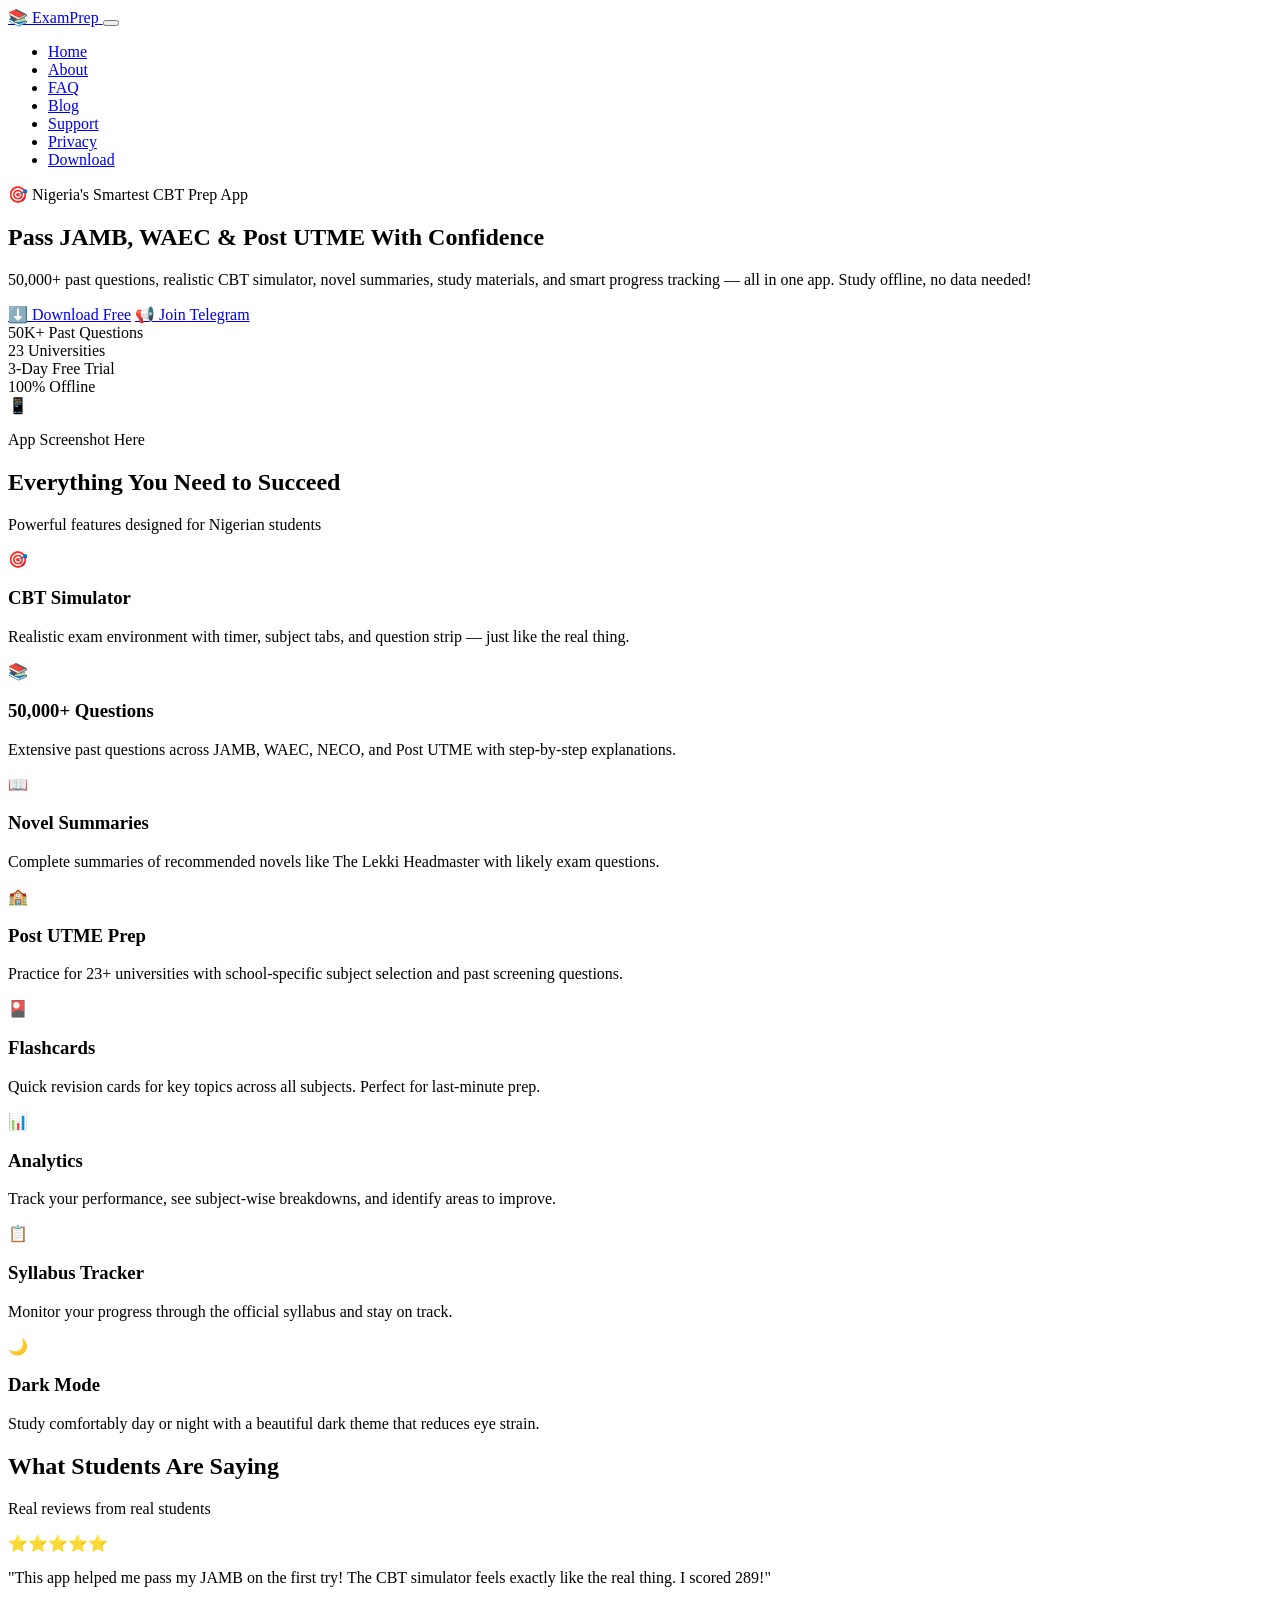
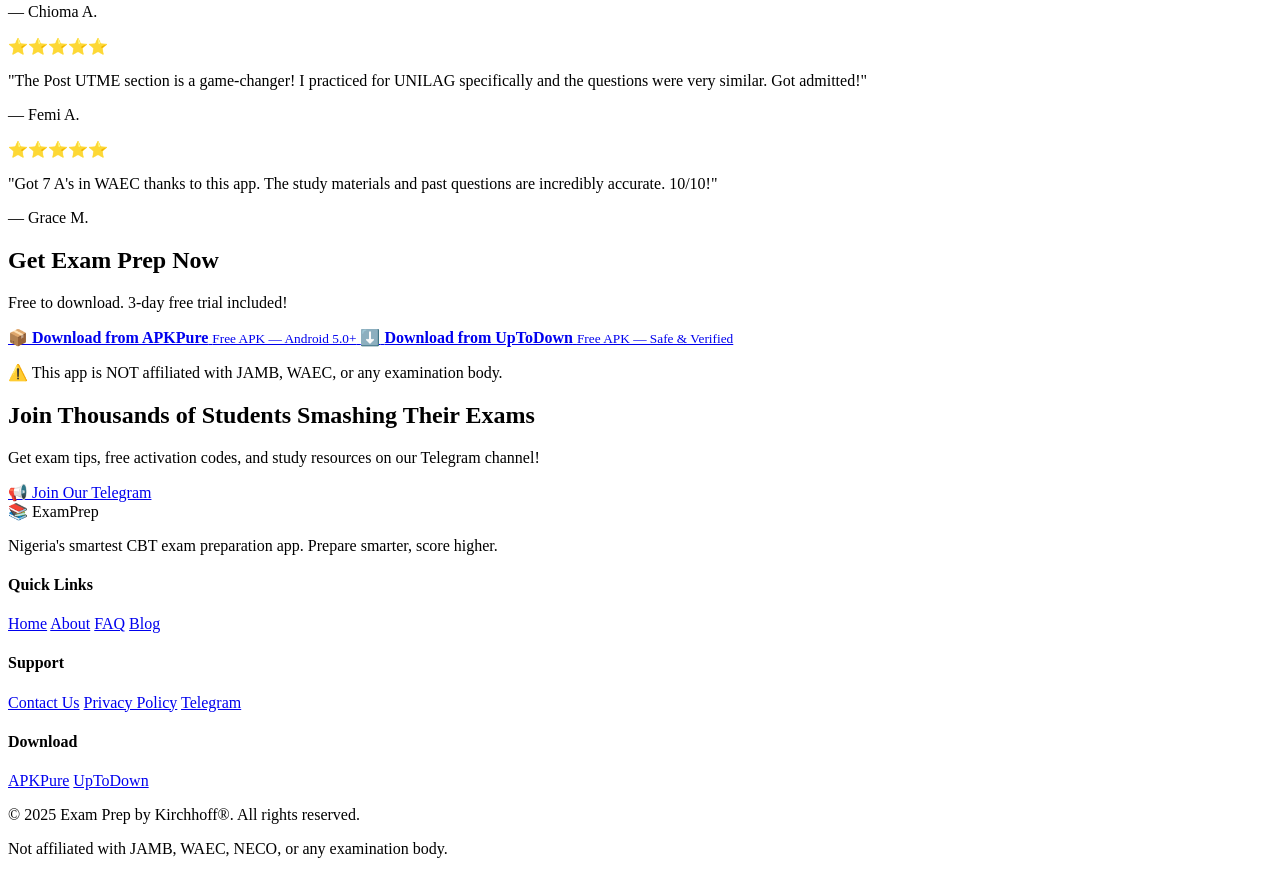
==== index.html @ 170deab1 "Add index.html for Exam Prep application This HTML file serves as the main structure for the Exam Pr" ====
<!DOCTYPE html>
<html lang="en">
<head>
    <meta charset="UTF-8">
    <meta name="viewport" content="width=device-width, initial-scale=1.0">
    <title>Exam Prep — JAMB, WAEC, NECO & Post UTME CBT Simulator</title>
    <meta name="description" content="Prepare for JAMB, WAEC, NECO, and Post UTME with 50,000+ past questions, realistic CBT simulator, study materials, novel summaries, and more. Download free now!">
    <link rel="stylesheet" href="style.css">
    <link rel="preconnect" href="https://fonts.googleapis.com">
    <link href="https://fonts.googleapis.com/css2?family=Inter:wght@400;500;600;700;800;900&display=swap" rel="stylesheet">
</head>
<body>

    <!-- NAVIGATION -->
    <nav class="navbar">
        <div class="nav-container">
            <a href="index.html" class="nav-logo">
                <span class="logo-icon">📚</span>
                <span class="logo-text">Exam<span class="accent">Prep</span></span>
            </a>
            <button class="nav-toggle" id="navToggle" aria-label="Toggle navigation">
                <span></span>
                <span></span>
                <span></span>
            </button>
            <ul class="nav-menu" id="navMenu">
                <li><a href="index.html" class="active">Home</a></li>
                <li><a href="about.html">About</a></li>
                <li><a href="faq.html">FAQ</a></li>
                <li><a href="blog.html">Blog</a></li>
                <li><a href="support.html">Support</a></li>
                <li><a href="privacy.html">Privacy</a></li>
                <li><a href="#download" class="nav-download-btn">Download</a></li>
            </ul>
        </div>
    </nav>

    <!-- HERO SECTION -->
    <section class="hero">
        <div class="hero-container">
            <div class="hero-content">
                <span class="hero-badge">🎯 Nigeria's Smartest CBT Prep App</span>
                <h1 class="hero-title">Pass <span class="accent">JAMB</span>, <span class="accent">WAEC</span> & <span class="accent">Post UTME</span> With Confidence</h1>
                <p class="hero-subtitle">50,000+ past questions, realistic CBT simulator, novel summaries, study materials, and smart progress tracking — all in one app. Study offline, no data needed!</p>
                <div class="hero-buttons">
                    <a href="#download" class="btn-primary">⬇️ Download Free</a>
                    <a href="https://t.me/KirchhoffExamPrep" class="btn-secondary" target="_blank">📢 Join Telegram</a>
                </div>
                <div class="hero-stats">
                    <div class="stat">
                        <span class="stat-number">50K+</span>
                        <span class="stat-label">Past Questions</span>
                    </div>
                    <div class="stat">
                        <span class="stat-number">23</span>
                        <span class="stat-label">Universities</span>
                    </div>
                    <div class="stat">
                        <span class="stat-number">3-Day</span>
                        <span class="stat-label">Free Trial</span>
                    </div>
                    <div class="stat">
                        <span class="stat-number">100%</span>
                        <span class="stat-label">Offline</span>
                    </div>
                </div>
            </div>
            <div class="hero-phone">
                <div class="phone-mockup">
                    <div class="phone-screen">
                        <span class="phone-emoji">📱</span>
                        <p>App Screenshot Here</p>
                    </div>
                </div>
            </div>
        </div>
    </section>

    <!-- FEATURES SECTION -->
    <section class="features" id="features">
        <div class="section-container">
            <h2 class="section-title">Everything You Need to <span class="accent">Succeed</span></h2>
            <p class="section-subtitle">Powerful features designed for Nigerian students</p>
            
            <div class="features-grid">
                <div class="feature-card">
                    <span class="feature-icon">🎯</span>
                    <h3>CBT Simulator</h3>
                    <p>Realistic exam environment with timer, subject tabs, and question strip — just like the real thing.</p>
                </div>
                <div class="feature-card">
                    <span class="feature-icon">📚</span>
                    <h3>50,000+ Questions</h3>
                    <p>Extensive past questions across JAMB, WAEC, NECO, and Post UTME with step-by-step explanations.</p>
                </div>
                <div class="feature-card">
                    <span class="feature-icon">📖</span>
                    <h3>Novel Summaries</h3>
                    <p>Complete summaries of recommended novels like The Lekki Headmaster with likely exam questions.</p>
                </div>
                <div class="feature-card">
                    <span class="feature-icon">🏫</span>
                    <h3>Post UTME Prep</h3>
                    <p>Practice for 23+ universities with school-specific subject selection and past screening questions.</p>
                </div>
                <div class="feature-card">
                    <span class="feature-icon">🎴</span>
                    <h3>Flashcards</h3>
                    <p>Quick revision cards for key topics across all subjects. Perfect for last-minute prep.</p>
                </div>
                <div class="feature-card">
                    <span class="feature-icon">📊</span>
                    <h3>Analytics</h3>
                    <p>Track your performance, see subject-wise breakdowns, and identify areas to improve.</p>
                </div>
                <div class="feature-card">
                    <span class="feature-icon">📋</span>
                    <h3>Syllabus Tracker</h3>
                    <p>Monitor your progress through the official syllabus and stay on track.</p>
                </div>
                <div class="feature-card">
                    <span class="feature-icon">🌙</span>
                    <h3>Dark Mode</h3>
                    <p>Study comfortably day or night with a beautiful dark theme that reduces eye strain.</p>
                </div>
            </div>
        </div>
    </section>

    <!-- TESTIMONIALS SECTION -->
    <section class="testimonials">
        <div class="section-container">
            <h2 class="section-title">What Students Are <span class="accent">Saying</span></h2>
            <p class="section-subtitle">Real reviews from real students</p>
            
            <div class="testimonials-grid">
                <div class="testimonial-card">
                    <div class="stars">⭐⭐⭐⭐⭐</div>
                    <p class="testimonial-text">"This app helped me pass my JAMB on the first try! The CBT simulator feels exactly like the real thing. I scored 289!"</p>
                    <p class="testimonial-name">— Chioma A.</p>
                </div>
                <div class="testimonial-card">
                    <div class="stars">⭐⭐⭐⭐⭐</div>
                    <p class="testimonial-text">"The Post UTME section is a game-changer! I practiced for UNILAG specifically and the questions were very similar. Got admitted!"</p>
                    <p class="testimonial-name">— Femi A.</p>
                </div>
                <div class="testimonial-card">
                    <div class="stars">⭐⭐⭐⭐⭐</div>
                    <p class="testimonial-text">"Got 7 A's in WAEC thanks to this app. The study materials and past questions are incredibly accurate. 10/10!"</p>
                    <p class="testimonial-name">— Grace M.</p>
                </div>
            </div>
        </div>
    </section>

    <!-- DOWNLOAD SECTION -->
    <section class="download" id="download">
        <div class="section-container">
            <h2 class="section-title">Get <span class="accent">Exam Prep</span> Now</h2>
            <p class="section-subtitle">Free to download. 3-day free trial included!</p>
            
            <div class="download-buttons">
                <a href="https://apkpure.com/p/com.kirchhoff.examprep" class="btn-download" target="_blank">
                    <span class="download-icon">📦</span>
                    <span>
                        <strong>Download from APKPure</strong>
                        <small>Free APK — Android 5.0+</small>
                    </span>
                </a>
                <a href="https://uptodown.com" class="btn-download" target="_blank">
                    <span class="download-icon">⬇️</span>
                    <span>
                        <strong>Download from UpToDown</strong>
                        <small>Free APK — Safe & Verified</small>
                    </span>
                </a>
            </div>
            
            <p class="download-note">⚠️ This app is NOT affiliated with JAMB, WAEC, or any examination body.</p>
        </div>
    </section>

    <!-- CTA SECTION -->
    <section class="cta">
        <div class="section-container">
            <h2>Join Thousands of Students <span class="accent">Smashing Their Exams</span></h2>
            <p>Get exam tips, free activation codes, and study resources on our Telegram channel!</p>
            <a href="https://t.me/KirchhoffExamPrep" class="btn-primary" target="_blank">📢 Join Our Telegram</a>
        </div>
    </section>

    <!-- FOOTER -->
    <footer class="footer">
        <div class="footer-container">
            <div class="footer-grid">
                <div class="footer-brand">
                    <span class="footer-logo">📚 Exam<span class="accent">Prep</span></span>
                    <p>Nigeria's smartest CBT exam preparation app. Prepare smarter, score higher.</p>
                </div>
                <div class="footer-links">
                    <h4>Quick Links</h4>
                    <a href="index.html">Home</a>
                    <a href="about.html">About</a>
                    <a href="faq.html">FAQ</a>
                    <a href="blog.html">Blog</a>
                </div>
                <div class="footer-links">
                    <h4>Support</h4>
                    <a href="support.html">Contact Us</a>
                    <a href="privacy.html">Privacy Policy</a>
                    <a href="https://t.me/KirchhoffExamPrep" target="_blank">Telegram</a>
                </div>
                <div class="footer-links">
                    <h4>Download</h4>
                    <a href="https://apkpure.com/p/com.kirchhoff.examprep" target="_blank">APKPure</a>
                    <a href="https://uptodown.com" target="_blank">UpToDown</a>
                </div>
            </div>
            <div class="footer-bottom">
                <p>© 2025 Exam Prep by Kirchhoff®. All rights reserved.</p>
                <p>Not affiliated with JAMB, WAEC, NECO, or any examination body.</p>
            </div>
        </div>
    </footer>

    <script src="script.js"></script>
</body>
              </html>
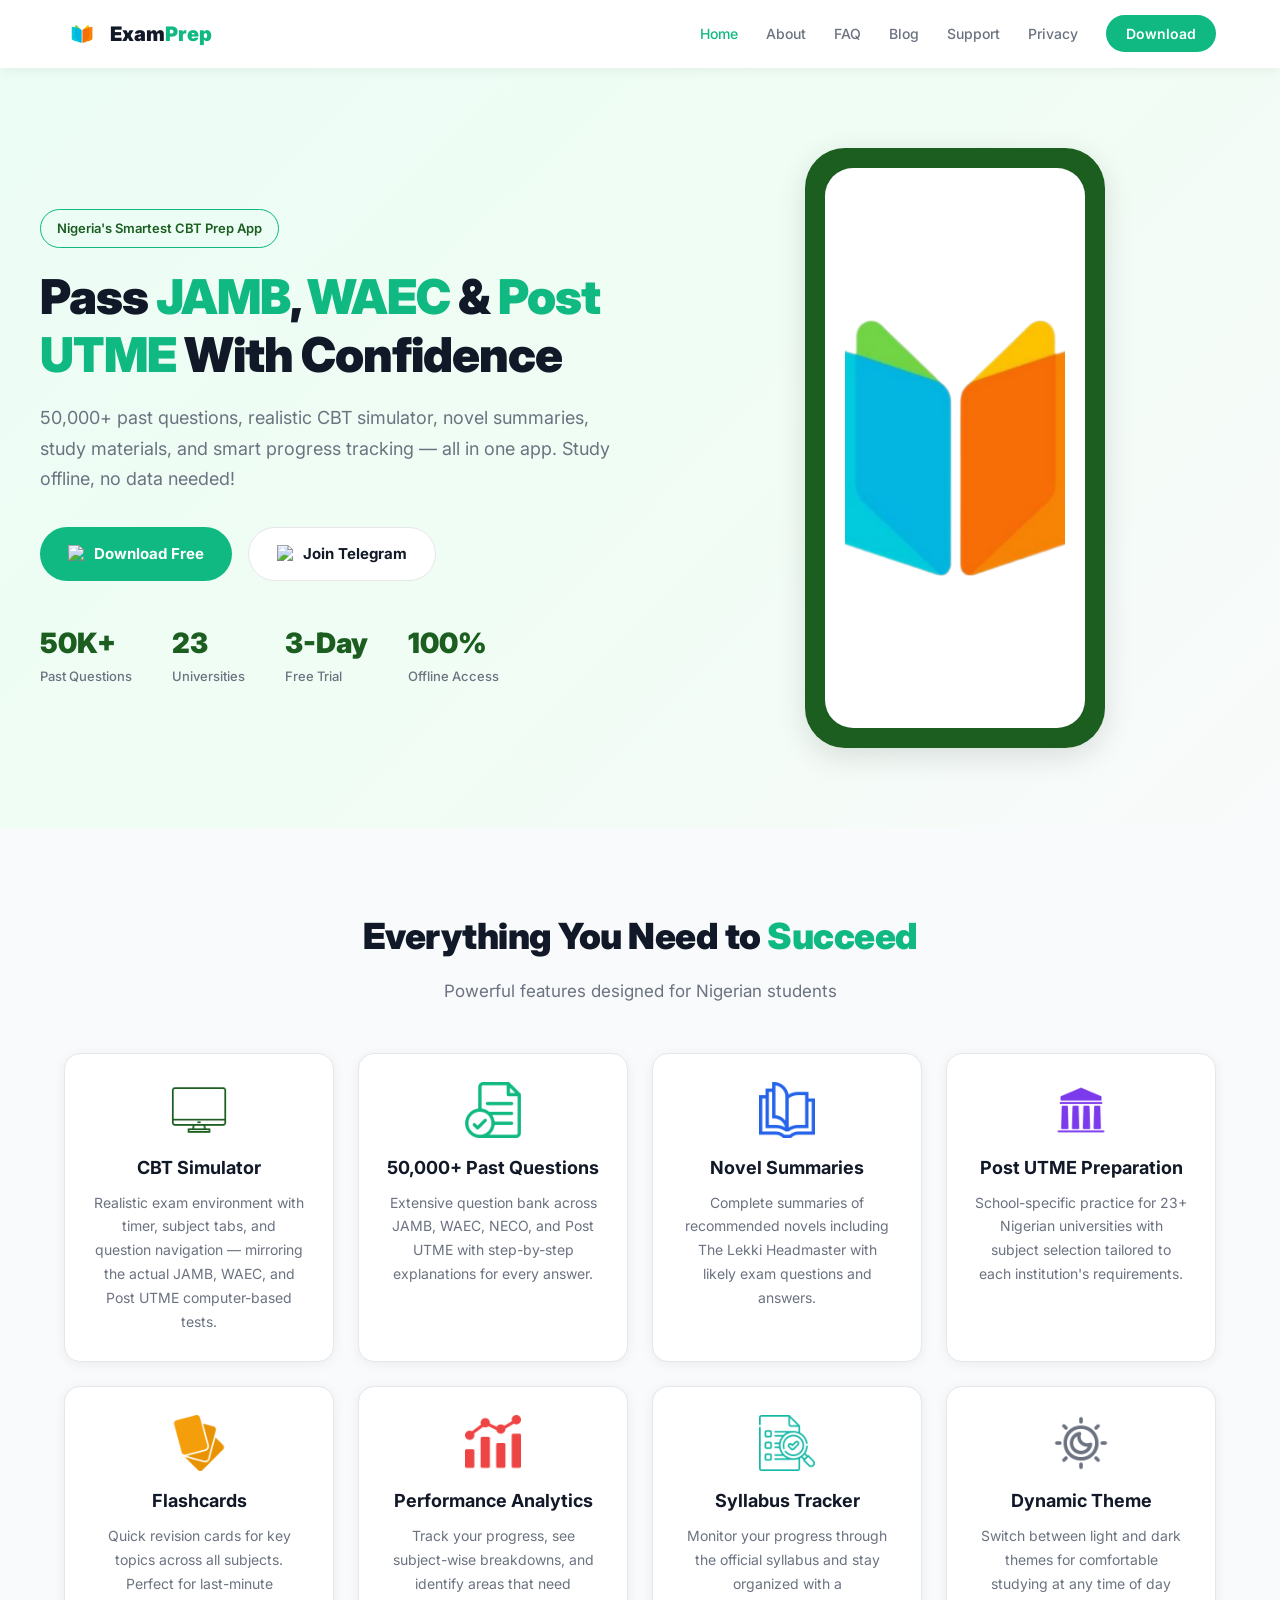
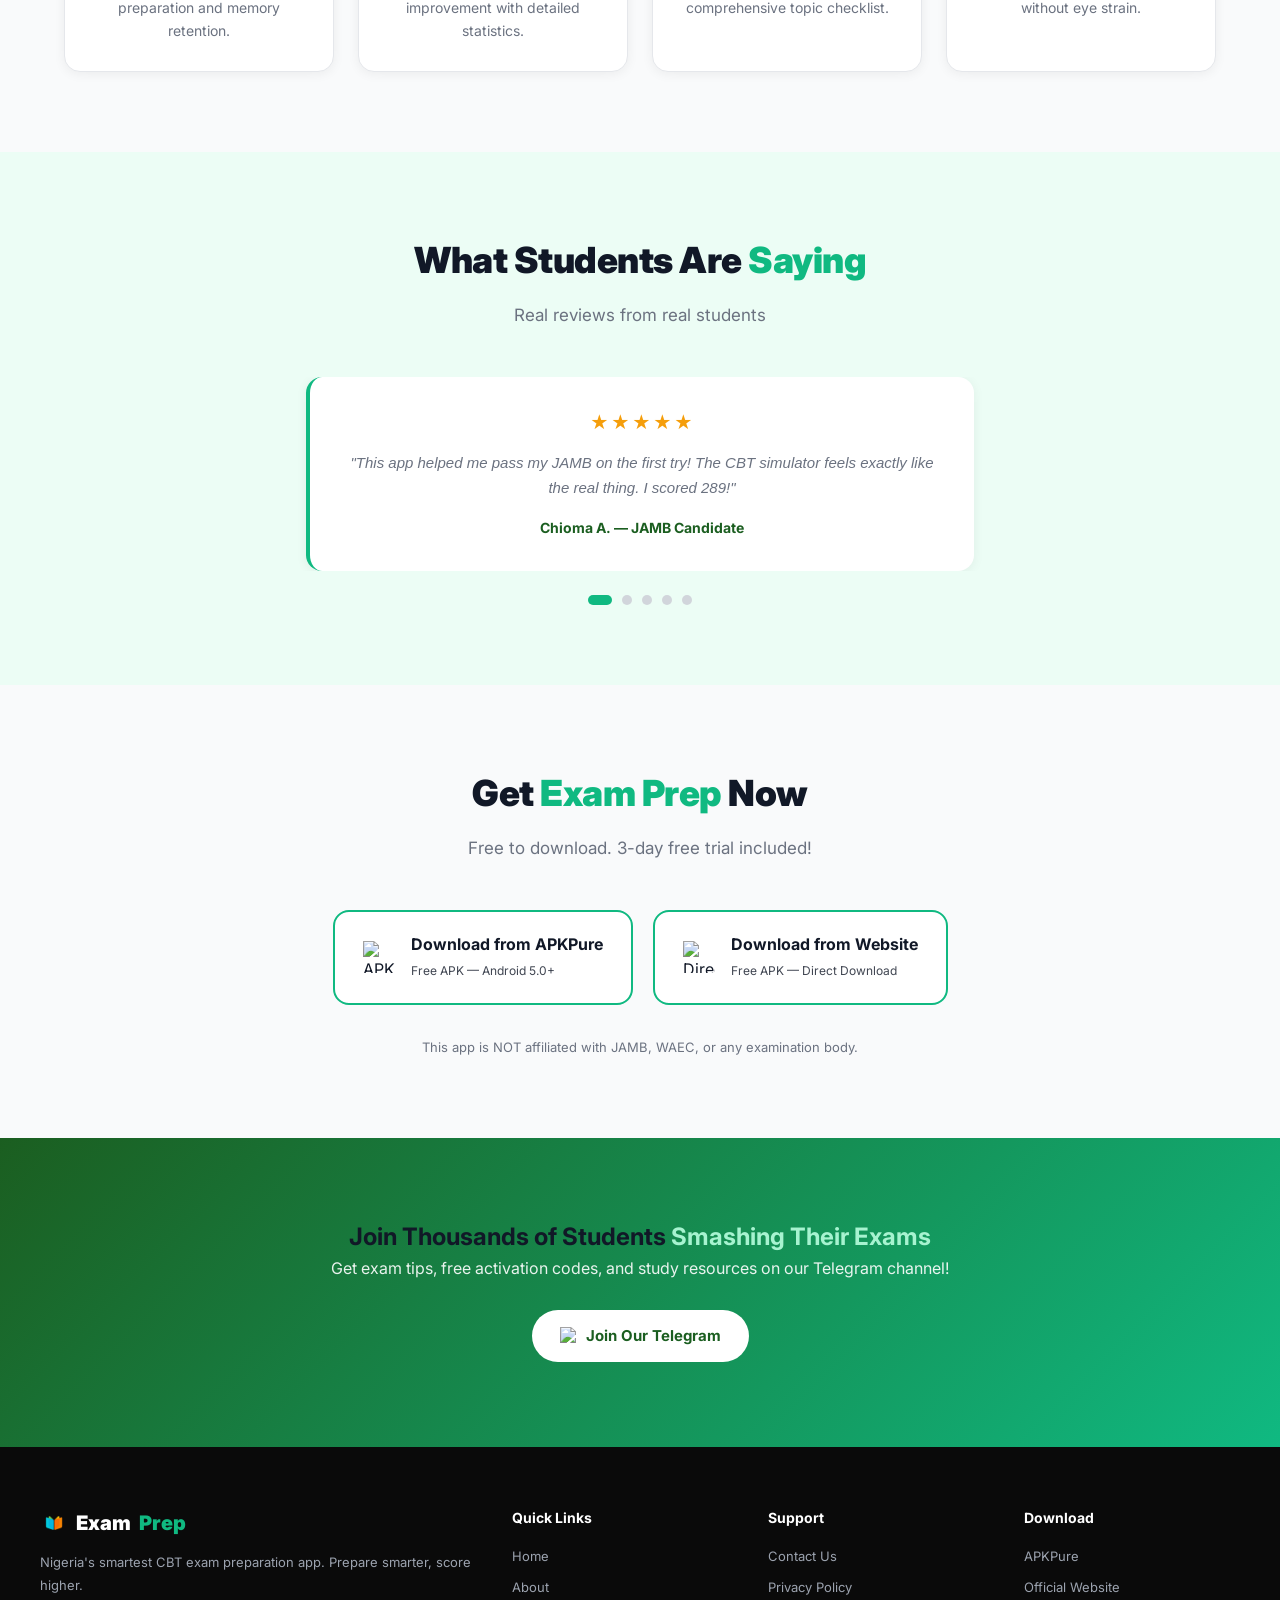
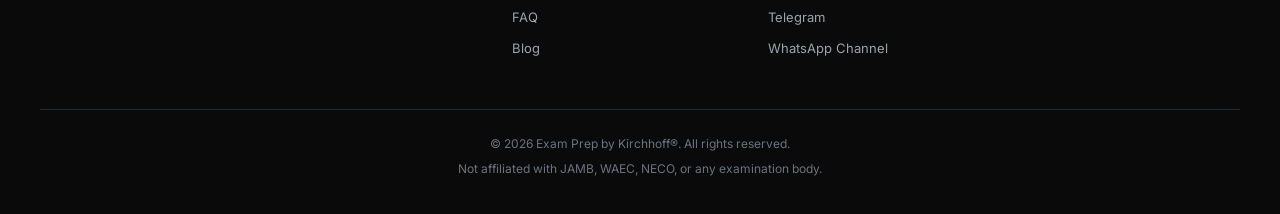
==== commit 822976b1: "Enhance index.html with updated content and visuals Updated the description meta tag and improved va" ====
--- a/index.html
+++ b/index.html
@@ -4,7 +4,8 @@
     <meta charset="UTF-8">
     <meta name="viewport" content="width=device-width, initial-scale=1.0">
     <title>Exam Prep — JAMB, WAEC, NECO & Post UTME CBT Simulator</title>
-    <meta name="description" content="Prepare for JAMB, WAEC, NECO, and Post UTME with 50,000+ past questions, realistic CBT simulator, study materials, novel summaries, and more. Download free now!">
+    <meta name="description" content="Prepare for JAMB, WAEC, NECO, and Post UTME with 50,000+ past questions, realistic CBT simulator, novel summaries, and smart progress tracking. Download free now!">
+    <link rel="icon" type="image/png" href="logo.png">
     <link rel="stylesheet" href="style.css">
     <link rel="preconnect" href="https://fonts.googleapis.com">
     <link href="https://fonts.googleapis.com/css2?family=Inter:wght@400;500;600;700;800;900&display=swap" rel="stylesheet">
@@ -15,7 +16,7 @@
     <nav class="navbar">
         <div class="nav-container">
             <a href="index.html" class="nav-logo">
-                <span class="logo-icon">📚</span>
+                <img src="logo.png" alt="Exam Prep Logo">
                 <span class="logo-text">Exam<span class="accent">Prep</span></span>
             </a>
             <button class="nav-toggle" id="navToggle" aria-label="Toggle navigation">
@@ -39,12 +40,18 @@
     <section class="hero">
         <div class="hero-container">
             <div class="hero-content">
-                <span class="hero-badge">🎯 Nigeria's Smartest CBT Prep App</span>
+                <span class="hero-badge">Nigeria's Smartest CBT Prep App</span>
                 <h1 class="hero-title">Pass <span class="accent">JAMB</span>, <span class="accent">WAEC</span> & <span class="accent">Post UTME</span> With Confidence</h1>
                 <p class="hero-subtitle">50,000+ past questions, realistic CBT simulator, novel summaries, study materials, and smart progress tracking — all in one app. Study offline, no data needed!</p>
                 <div class="hero-buttons">
-                    <a href="#download" class="btn-primary">⬇️ Download Free</a>
-                    <a href="https://t.me/KirchhoffExamPrep" class="btn-secondary" target="_blank">📢 Join Telegram</a>
+                    <a href="#download" class="btn-primary">
+                        <img src="icon-download.png" alt="Download" style="width: 18px; height: 18px;">
+                        Download Free
+                    </a>
+                    <a href="https://t.me/KirchhoffExamPrep" class="btn-secondary" target="_blank">
+                        <img src="icon-telegram.png" alt="Telegram" style="width: 18px; height: 18px;">
+                        Join Telegram
+                    </a>
                 </div>
                 <div class="hero-stats">
                     <div class="stat">
@@ -61,15 +68,14 @@
                     </div>
                     <div class="stat">
                         <span class="stat-number">100%</span>
-                        <span class="stat-label">Offline</span>
+                        <span class="stat-label">Offline Access</span>
                     </div>
                 </div>
             </div>
             <div class="hero-phone">
                 <div class="phone-mockup">
                     <div class="phone-screen">
-                        <span class="phone-emoji">📱</span>
-                        <p>App Screenshot Here</p>
+                        <img src="logo.png" alt="Exam Prep App">
                     </div>
                 </div>
             </div>
@@ -84,44 +90,44 @@
             
             <div class="features-grid">
                 <div class="feature-card">
-                    <span class="feature-icon">🎯</span>
+                    <img src="icon-cbt.png" alt="CBT Simulator" class="feature-icon">
                     <h3>CBT Simulator</h3>
-                    <p>Realistic exam environment with timer, subject tabs, and question strip — just like the real thing.</p>
-                </div>
-                <div class="feature-card">
-                    <span class="feature-icon">📚</span>
-                    <h3>50,000+ Questions</h3>
-                    <p>Extensive past questions across JAMB, WAEC, NECO, and Post UTME with step-by-step explanations.</p>
-                </div>
-                <div class="feature-card">
-                    <span class="feature-icon">📖</span>
+                    <p>Realistic exam environment with timer, subject tabs, and question navigation — mirroring the actual JAMB, WAEC, and Post UTME computer-based tests.</p>
+                </div>
+                <div class="feature-card">
+                    <img src="icon-questions.png" alt="50,000+ Questions" class="feature-icon">
+                    <h3>50,000+ Past Questions</h3>
+                    <p>Extensive question bank across JAMB, WAEC, NECO, and Post UTME with step-by-step explanations for every answer.</p>
+                </div>
+                <div class="feature-card">
+                    <img src="icon-novel.png" alt="Novel Summaries" class="feature-icon">
                     <h3>Novel Summaries</h3>
-                    <p>Complete summaries of recommended novels like The Lekki Headmaster with likely exam questions.</p>
-                </div>
-                <div class="feature-card">
-                    <span class="feature-icon">🏫</span>
-                    <h3>Post UTME Prep</h3>
-                    <p>Practice for 23+ universities with school-specific subject selection and past screening questions.</p>
-                </div>
-                <div class="feature-card">
-                    <span class="feature-icon">🎴</span>
+                    <p>Complete summaries of recommended novels including The Lekki Headmaster with likely exam questions and answers.</p>
+                </div>
+                <div class="feature-card">
+                    <img src="icon-postutme.png" alt="Post UTME Prep" class="feature-icon">
+                    <h3>Post UTME Preparation</h3>
+                    <p>School-specific practice for 23+ Nigerian universities with subject selection tailored to each institution's requirements.</p>
+                </div>
+                <div class="feature-card">
+                    <img src="icon-flashcards.png" alt="Flashcards" class="feature-icon">
                     <h3>Flashcards</h3>
-                    <p>Quick revision cards for key topics across all subjects. Perfect for last-minute prep.</p>
-                </div>
-                <div class="feature-card">
-                    <span class="feature-icon">📊</span>
-                    <h3>Analytics</h3>
-                    <p>Track your performance, see subject-wise breakdowns, and identify areas to improve.</p>
-                </div>
-                <div class="feature-card">
-                    <span class="feature-icon">📋</span>
+                    <p>Quick revision cards for key topics across all subjects. Perfect for last-minute preparation and memory retention.</p>
+                </div>
+                <div class="feature-card">
+                    <img src="icon-analytics.png" alt="Analytics" class="feature-icon">
+                    <h3>Performance Analytics</h3>
+                    <p>Track your progress, see subject-wise breakdowns, and identify areas that need improvement with detailed statistics.</p>
+                </div>
+                <div class="feature-card">
+                    <img src="icon-syllabus.png" alt="Syllabus Tracker" class="feature-icon">
                     <h3>Syllabus Tracker</h3>
-                    <p>Monitor your progress through the official syllabus and stay on track.</p>
-                </div>
-                <div class="feature-card">
-                    <span class="feature-icon">🌙</span>
-                    <h3>Dark Mode</h3>
-                    <p>Study comfortably day or night with a beautiful dark theme that reduces eye strain.</p>
+                    <p>Monitor your progress through the official syllabus and stay organized with a comprehensive topic checklist.</p>
+                </div>
+                <div class="feature-card">
+                    <img src="icon-night.png" alt="Dynamic Theme" class="feature-icon">
+                    <h3>Dynamic Theme</h3>
+                    <p>Switch between light and dark themes for comfortable studying at any time of day without eye strain.</p>
                 </div>
             </div>
         </div>
@@ -133,22 +139,52 @@
             <h2 class="section-title">What Students Are <span class="accent">Saying</span></h2>
             <p class="section-subtitle">Real reviews from real students</p>
             
-            <div class="testimonials-grid">
-                <div class="testimonial-card">
-                    <div class="stars">⭐⭐⭐⭐⭐</div>
-                    <p class="testimonial-text">"This app helped me pass my JAMB on the first try! The CBT simulator feels exactly like the real thing. I scored 289!"</p>
-                    <p class="testimonial-name">— Chioma A.</p>
-                </div>
-                <div class="testimonial-card">
-                    <div class="stars">⭐⭐⭐⭐⭐</div>
-                    <p class="testimonial-text">"The Post UTME section is a game-changer! I practiced for UNILAG specifically and the questions were very similar. Got admitted!"</p>
-                    <p class="testimonial-name">— Femi A.</p>
-                </div>
-                <div class="testimonial-card">
-                    <div class="stars">⭐⭐⭐⭐⭐</div>
-                    <p class="testimonial-text">"Got 7 A's in WAEC thanks to this app. The study materials and past questions are incredibly accurate. 10/10!"</p>
-                    <p class="testimonial-name">— Grace M.</p>
-                </div>
+            <div class="testimonial-slider" id="testimonialSlider">
+                <div class="testimonial-track" id="testimonialTrack">
+                    <div class="testimonial-slide">
+                        <div class="testimonial-card">
+                            <div class="stars">★★★★★</div>
+                            <p class="testimonial-text">"This app helped me pass my JAMB on the first try! The CBT simulator feels exactly like the real thing. I scored 289!"</p>
+                            <p class="testimonial-name">Chioma A. — JAMB Candidate</p>
+                        </div>
+                    </div>
+                    <div class="testimonial-slide">
+                        <div class="testimonial-card">
+                            <div class="stars">★★★★★</div>
+                            <p class="testimonial-text">"The Post UTME section is a game-changer! I practiced for UNILAG specifically and the questions were very similar. Got admitted!"</p>
+                            <p class="testimonial-name">Femi A. — Post UTME Candidate</p>
+                        </div>
+                    </div>
+                    <div class="testimonial-slide">
+                        <div class="testimonial-card">
+                            <div class="stars">★★★★★</div>
+                            <p class="testimonial-text">"Got 7 A's in WAEC thanks to this app. The study materials and past questions are incredibly accurate. 10/10!"</p>
+                            <p class="testimonial-name">Grace M. — WAEC Candidate</p>
+                        </div>
+                    </div>
+                    <div class="testimonial-slide">
+                        <div class="testimonial-card">
+                            <div class="stars">★★★★★</div>
+                            <p class="testimonial-text">"The novel summaries saved me for Literature. The Lekki Headmaster summary was spot on with likely exam questions."</p>
+                            <p class="testimonial-name">Emeka N. — JAMB Candidate</p>
+                        </div>
+                    </div>
+                    <div class="testimonial-slide">
+                        <div class="testimonial-card">
+                            <div class="stars">★★★★★</div>
+                            <p class="testimonial-text">"Offline access is a lifesaver! I studied everywhere without worrying about data. The analytics helped me focus on weak areas."</p>
+                            <p class="testimonial-name">Blessing E. — NECO Candidate</p>
+                        </div>
+                    </div>
+                </div>
+            </div>
+            
+            <div class="slider-dots" id="sliderDots">
+                <button class="slider-dot active" data-index="0" aria-label="Slide 1"></button>
+                <button class="slider-dot" data-index="1" aria-label="Slide 2"></button>
+                <button class="slider-dot" data-index="2" aria-label="Slide 3"></button>
+                <button class="slider-dot" data-index="3" aria-label="Slide 4"></button>
+                <button class="slider-dot" data-index="4" aria-label="Slide 5"></button>
             </div>
         </div>
     </section>
@@ -161,22 +197,22 @@
             
             <div class="download-buttons">
                 <a href="https://apkpure.com/p/com.kirchhoff.examprep" class="btn-download" target="_blank">
-                    <span class="download-icon">📦</span>
+                    <img src="icon-download.png" alt="APKPure Download">
                     <span>
                         <strong>Download from APKPure</strong>
                         <small>Free APK — Android 5.0+</small>
                     </span>
                 </a>
-                <a href="https://uptodown.com" class="btn-download" target="_blank">
-                    <span class="download-icon">⬇️</span>
+                <a href="examprep.apk.com" class="btn-download" target="_blank">
+                    <img src="icon-download.png" alt="Direct Download">
                     <span>
-                        <strong>Download from UpToDown</strong>
-                        <small>Free APK — Safe & Verified</small>
+                        <strong>Download from Website</strong>
+                        <small>Free APK — Direct Download</small>
                     </span>
                 </a>
             </div>
             
-            <p class="download-note">⚠️ This app is NOT affiliated with JAMB, WAEC, or any examination body.</p>
+            <p class="download-note">This app is NOT affiliated with JAMB, WAEC, or any examination body.</p>
         </div>
     </section>
 
@@ -185,7 +221,10 @@
         <div class="section-container">
             <h2>Join Thousands of Students <span class="accent">Smashing Their Exams</span></h2>
             <p>Get exam tips, free activation codes, and study resources on our Telegram channel!</p>
-            <a href="https://t.me/KirchhoffExamPrep" class="btn-primary" target="_blank">📢 Join Our Telegram</a>
+            <a href="https://t.me/KirchhoffExamPrep" class="btn-primary" target="_blank">
+                <img src="icon-telegram.png" alt="Telegram" style="width: 18px; height: 18px;">
+                Join Our Telegram
+            </a>
         </div>
     </section>
 
@@ -194,7 +233,10 @@
         <div class="footer-container">
             <div class="footer-grid">
                 <div class="footer-brand">
-                    <span class="footer-logo">📚 Exam<span class="accent">Prep</span></span>
+                    <span class="footer-logo">
+                        <img src="logo.png" alt="Exam Prep Logo">
+                        Exam<span class="accent">Prep</span>
+                    </span>
                     <p>Nigeria's smartest CBT exam preparation app. Prepare smarter, score higher.</p>
                 </div>
                 <div class="footer-links">
@@ -209,15 +251,16 @@
                     <a href="support.html">Contact Us</a>
                     <a href="privacy.html">Privacy Policy</a>
                     <a href="https://t.me/KirchhoffExamPrep" target="_blank">Telegram</a>
+                    <a href="https://whatsapp.com/channel/0029Vb7NGXBCMY0DDEUXz546" target="_blank">WhatsApp Channel</a>
                 </div>
                 <div class="footer-links">
                     <h4>Download</h4>
                     <a href="https://apkpure.com/p/com.kirchhoff.examprep" target="_blank">APKPure</a>
-                    <a href="https://uptodown.com" target="_blank">UpToDown</a>
+                    <a href="examprep.apk.com" target="_blank">Official Website</a>
                 </div>
             </div>
             <div class="footer-bottom">
-                <p>© 2025 Exam Prep by Kirchhoff®. All rights reserved.</p>
+                <p>© <span class="current-year">2025</span> Exam Prep by Kirchhoff®. All rights reserved.</p>
                 <p>Not affiliated with JAMB, WAEC, NECO, or any examination body.</p>
             </div>
         </div>
@@ -225,4 +268,4 @@
 
     <script src="script.js"></script>
 </body>
-              </html>
+    </html>
--- a/style.css
+++ b/style.css
@@ -0,0 +1,680 @@
+/* ============================================
+   EXAM PREP WEBSITE — MAIN STYLESHEET
+   Professional Green Theme
+   ============================================ */
+
+/* RESET */
+* {
+    margin: 0;
+    padding: 0;
+    box-sizing: border-box;
+}
+
+:root {
+    --green: #10B981;
+    --green-dark: #1B5E20;
+    --green-light: #ECFDF5;
+    --bg: #F9FAFB;
+    --bg-dark: #121212;
+    --card: #FFFFFF;
+    --card-dark: #1E1E24;
+    --text: #111827;
+    --text-secondary: #6B7280;
+    --text-dark: #FFFFFF;
+    --border: #E5E7EB;
+    --border-dark: #2D2D2D;
+    --radius: 16px;
+    --radius-sm: 10px;
+    --radius-lg: 24px;
+    --shadow: 0 2px 12px rgba(0,0,0,0.06);
+    --shadow-lg: 0 8px 30px rgba(0,0,0,0.12);
+    --transition: all 0.3s ease;
+}
+
+html {
+    scroll-behavior: smooth;
+}
+
+body {
+    font-family: 'Inter', -apple-system, BlinkMacSystemFont, 'Segoe UI', Roboto, sans-serif;
+    background: var(--bg);
+    color: var(--text);
+    line-height: 1.6;
+}
+
+.accent {
+    color: var(--green);
+}
+
+img {
+    max-width: 100%;
+    height: auto;
+}
+
+/* ============================================
+   NAVIGATION
+   ============================================ */
+
+.navbar {
+    background: var(--card);
+    box-shadow: var(--shadow);
+    position: sticky;
+    top: 0;
+    z-index: 1000;
+}
+
+.nav-container {
+    max-width: 1200px;
+    margin: 0 auto;
+    padding: 16px 24px;
+    display: flex;
+    align-items: center;
+    justify-content: space-between;
+}
+
+.nav-logo {
+    display: flex;
+    align-items: center;
+    gap: 10px;
+    text-decoration: none;
+    color: var(--text);
+    font-weight: 800;
+    font-size: 20px;
+}
+
+.nav-logo img {
+    width: 36px;
+    height: 36px;
+    border-radius: 8px;
+}
+
+.logo-text {
+    font-weight: 900;
+}
+
+.nav-menu {
+    display: flex;
+    align-items: center;
+    gap: 28px;
+    list-style: none;
+}
+
+.nav-menu a {
+    text-decoration: none;
+    color: var(--text-secondary);
+    font-weight: 500;
+    font-size: 14px;
+    transition: var(--transition);
+}
+
+.nav-menu a:hover,
+.nav-menu a.active {
+    color: var(--green);
+}
+
+.nav-download-btn {
+    background: var(--green) !important;
+    color: white !important;
+    padding: 10px 20px;
+    border-radius: 50px;
+    font-weight: 600 !important;
+}
+
+.nav-download-btn:hover {
+    background: var(--green-dark) !important;
+}
+
+.nav-toggle {
+    display: none;
+    flex-direction: column;
+    gap: 5px;
+    background: none;
+    border: none;
+    cursor: pointer;
+    padding: 5px;
+}
+
+.nav-toggle span {
+    width: 25px;
+    height: 3px;
+    background: var(--text);
+    border-radius: 3px;
+    transition: var(--transition);
+}
+
+/* ============================================
+   HERO SECTION
+   ============================================ */
+
+.hero {
+    background: linear-gradient(135deg, #ECFDF5 0%, #F0FDF4 50%, #F9FAFB 100%);
+    padding: 80px 24px;
+    overflow: hidden;
+}
+
+.hero-container {
+    max-width: 1200px;
+    margin: 0 auto;
+    display: grid;
+    grid-template-columns: 1fr 1fr;
+    gap: 60px;
+    align-items: center;
+}
+
+.hero-badge {
+    display: inline-block;
+    background: var(--green-light);
+    color: var(--green-dark);
+    padding: 8px 16px;
+    border-radius: 50px;
+    font-size: 13px;
+    font-weight: 600;
+    margin-bottom: 20px;
+    border: 1px solid var(--green);
+}
+
+.hero-title {
+    font-size: 48px;
+    font-weight: 900;
+    line-height: 1.2;
+    margin-bottom: 20px;
+    letter-spacing: -1px;
+}
+
+.hero-subtitle {
+    font-size: 18px;
+    color: var(--text-secondary);
+    margin-bottom: 32px;
+    line-height: 1.7;
+}
+
+.hero-buttons {
+    display: flex;
+    gap: 16px;
+    flex-wrap: wrap;
+    margin-bottom: 40px;
+}
+
+.btn-primary,
+.btn-secondary {
+    padding: 14px 28px;
+    border-radius: 50px;
+    font-size: 15px;
+    font-weight: 700;
+    text-decoration: none;
+    transition: var(--transition);
+    display: inline-flex;
+    align-items: center;
+    gap: 8px;
+}
+
+.btn-primary {
+    background: var(--green);
+    color: white;
+}
+
+.btn-primary:hover {
+    background: var(--green-dark);
+    transform: translateY(-2px);
+    box-shadow: var(--shadow-lg);
+}
+
+.btn-secondary {
+    background: var(--card);
+    color: var(--text);
+    border: 1px solid var(--border);
+}
+
+.btn-secondary:hover {
+    border-color: var(--green);
+    color: var(--green);
+    transform: translateY(-2px);
+}
+
+.hero-stats {
+    display: flex;
+    gap: 40px;
+    flex-wrap: wrap;
+}
+
+.stat {
+    display: flex;
+    flex-direction: column;
+}
+
+.stat-number {
+    font-size: 28px;
+    font-weight: 900;
+    color: var(--green-dark);
+}
+
+.stat-label {
+    font-size: 13px;
+    color: var(--text-secondary);
+    font-weight: 500;
+}
+
+.hero-phone {
+    display: flex;
+    justify-content: center;
+}
+
+.phone-mockup {
+    width: 300px;
+    height: 600px;
+    background: var(--green-dark);
+    border-radius: 40px;
+    padding: 20px;
+    box-shadow: var(--shadow-lg);
+}
+
+.phone-screen {
+    width: 100%;
+    height: 100%;
+    background: var(--card);
+    border-radius: 28px;
+    display: flex;
+    flex-direction: column;
+    align-items: center;
+    justify-content: center;
+    gap: 12px;
+    padding: 20px;
+    text-align: center;
+}
+
+.phone-screen img {
+    width: 100%;
+    height: 100%;
+    object-fit: cover;
+    border-radius: 28px;
+}
+
+/* ============================================
+   SECTION STYLES
+   ============================================ */
+
+.section-container {
+    max-width: 1200px;
+    margin: 0 auto;
+    padding: 80px 24px;
+}
+
+.section-title {
+    font-size: 36px;
+    font-weight: 900;
+    text-align: center;
+    margin-bottom: 12px;
+    letter-spacing: -0.5px;
+}
+
+.section-subtitle {
+    text-align: center;
+    color: var(--text-secondary);
+    font-size: 17px;
+    margin-bottom: 48px;
+}
+
+/* ============================================
+   FEATURES
+   ============================================ */
+
+.features-grid {
+    display: grid;
+    grid-template-columns: repeat(auto-fit, minmax(260px, 1fr));
+    gap: 24px;
+}
+
+.feature-card {
+    background: var(--card);
+    border-radius: var(--radius);
+    padding: 28px;
+    box-shadow: var(--shadow);
+    transition: var(--transition);
+    border: 1px solid var(--border);
+    text-align: center;
+}
+
+.feature-card:hover {
+    transform: translateY(-4px);
+    box-shadow: var(--shadow-lg);
+    border-color: var(--green);
+}
+
+.feature-icon {
+    width: 56px;
+    height: 56px;
+    margin: 0 auto 16px;
+    display: block;
+}
+
+.feature-card h3 {
+    font-size: 18px;
+    font-weight: 700;
+    margin-bottom: 8px;
+}
+
+.feature-card p {
+    font-size: 14px;
+    color: var(--text-secondary);
+    line-height: 1.7;
+}
+
+/* ============================================
+   TESTIMONIALS SLIDER
+   ============================================ */
+
+.testimonials {
+    background: var(--green-light);
+    overflow: hidden;
+}
+
+.testimonial-slider {
+    position: relative;
+    max-width: 700px;
+    margin: 0 auto;
+    overflow: hidden;
+}
+
+.testimonial-track {
+    display: flex;
+    transition: transform 0.5s ease;
+}
+
+.testimonial-slide {
+    min-width: 100%;
+    padding: 0 16px;
+}
+
+.testimonial-card {
+    background: var(--card);
+    border-radius: var(--radius);
+    padding: 32px;
+    box-shadow: var(--shadow);
+    border-left: 4px solid var(--green);
+    text-align: center;
+}
+
+.stars {
+    margin-bottom: 12px;
+    font-size: 18px;
+    color: #F59E0B;
+    letter-spacing: 2px;
+}
+
+.testimonial-text {
+    font-size: 15px;
+    color: var(--text-secondary);
+    font-style: italic;
+    line-height: 1.7;
+    margin-bottom: 16px;
+}
+
+.testimonial-name {
+    font-size: 14px;
+    font-weight: 700;
+    color: var(--green-dark);
+}
+
+.slider-dots {
+    display: flex;
+    justify-content: center;
+    gap: 10px;
+    margin-top: 24px;
+}
+
+.slider-dot {
+    width: 10px;
+    height: 10px;
+    border-radius: 50%;
+    background: #D1D5DB;
+    border: none;
+    cursor: pointer;
+    transition: var(--transition);
+}
+
+.slider-dot.active {
+    background: var(--green);
+    width: 24px;
+    border-radius: 5px;
+}
+
+/* ============================================
+   DOWNLOAD SECTION
+   ============================================ */
+
+.download-buttons {
+    display: flex;
+    gap: 20px;
+    justify-content: center;
+    flex-wrap: wrap;
+}
+
+.btn-download {
+    background: var(--card);
+    border: 2px solid var(--green);
+    border-radius: var(--radius);
+    padding: 20px 28px;
+    text-decoration: none;
+    color: var(--text);
+    display: flex;
+    align-items: center;
+    gap: 16px;
+    transition: var(--transition);
+    min-width: 280px;
+}
+
+.btn-download:hover {
+    background: var(--green);
+    color: white;
+    transform: translateY(-4px);
+    box-shadow: var(--shadow-lg);
+}
+
+.btn-download img {
+    width: 32px;
+    height: 32px;
+}
+
+.btn-download strong {
+    display: block;
+    font-size: 16px;
+}
+
+.btn-download small {
+    font-size: 12px;
+    opacity: 0.8;
+}
+
+.download-note {
+    text-align: center;
+    margin-top: 32px;
+    font-size: 13px;
+    color: var(--text-secondary);
+}
+
+/* ============================================
+   CTA SECTION
+   ============================================ */
+
+.cta {
+    background: linear-gradient(135deg, var(--green-dark), var(--green));
+    text-align: center;
+}
+
+.cta .section-title {
+    color: white;
+}
+
+.cta .accent {
+    color: #A7F3D0;
+}
+
+.cta p {
+    color: rgba(255,255,255,0.9);
+    font-size: 16px;
+    margin-bottom: 28px;
+}
+
+.cta .btn-primary {
+    background: white;
+    color: var(--green-dark);
+}
+
+.cta .btn-primary:hover {
+    background: var(--green-light);
+}
+
+/* ============================================
+   FOOTER
+   ============================================ */
+
+.footer {
+    background: #0A0A0A;
+    color: #D1D5DB;
+    padding: 60px 24px 30px;
+}
+
+.footer-container {
+    max-width: 1200px;
+    margin: 0 auto;
+}
+
+.footer-grid {
+    display: grid;
+    grid-template-columns: 2fr 1fr 1fr 1fr;
+    gap: 40px;
+    margin-bottom: 40px;
+}
+
+.footer-logo {
+    display: flex;
+    align-items: center;
+    gap: 8px;
+    font-size: 20px;
+    font-weight: 900;
+    color: white;
+}
+
+.footer-logo img {
+    width: 28px;
+    height: 28px;
+    border-radius: 6px;
+}
+
+.footer-brand p {
+    margin-top: 12px;
+    font-size: 13px;
+    color: #9CA3AF;
+    line-height: 1.7;
+}
+
+.footer-links h4 {
+    color: white;
+    font-size: 14px;
+    margin-bottom: 16px;
+}
+
+.footer-links a {
+    display: block;
+    color: #9CA3AF;
+    text-decoration: none;
+    font-size: 13px;
+    margin-bottom: 10px;
+    transition: var(--transition);
+}
+
+.footer-links a:hover {
+    color: var(--green);
+}
+
+.footer-bottom {
+    border-top: 1px solid #1F2937;
+    padding-top: 24px;
+    text-align: center;
+}
+
+.footer-bottom p {
+    font-size: 12px;
+    color: #6B7280;
+    margin-bottom: 6px;
+}
+
+/* ============================================
+   RESPONSIVE
+   ============================================ */
+
+@media (max-width: 768px) {
+    .nav-toggle {
+        display: flex;
+    }
+    
+    .nav-menu {
+        display: none;
+        position: absolute;
+        top: 100%;
+        left: 0;
+        right: 0;
+        background: var(--card);
+        flex-direction: column;
+        padding: 20px;
+        gap: 16px;
+        box-shadow: var(--shadow-lg);
+    }
+    
+    .nav-menu.open {
+        display: flex;
+    }
+    
+    .hero-container {
+        grid-template-columns: 1fr;
+        text-align: center;
+    }
+    
+    .hero-title {
+        font-size: 32px;
+    }
+    
+    .hero-buttons {
+        justify-content: center;
+    }
+    
+    .hero-stats {
+        justify-content: center;
+        gap: 24px;
+    }
+    
+    .hero-phone {
+        display: none;
+    }
+    
+    .section-title {
+        font-size: 28px;
+    }
+    
+    .footer-grid {
+        grid-template-columns: 1fr;
+        gap: 24px;
+    }
+}
+
+@media (max-width: 480px) {
+    .hero {
+        padding: 40px 16px;
+    }
+    
+    .hero-title {
+        font-size: 26px;
+    }
+    
+    .hero-subtitle {
+        font-size: 15px;
+    }
+    
+    .section-container {
+        padding: 50px 16px;
+    }
+    
+    .btn-download {
+        min-width: 100%;
+    }
+   }
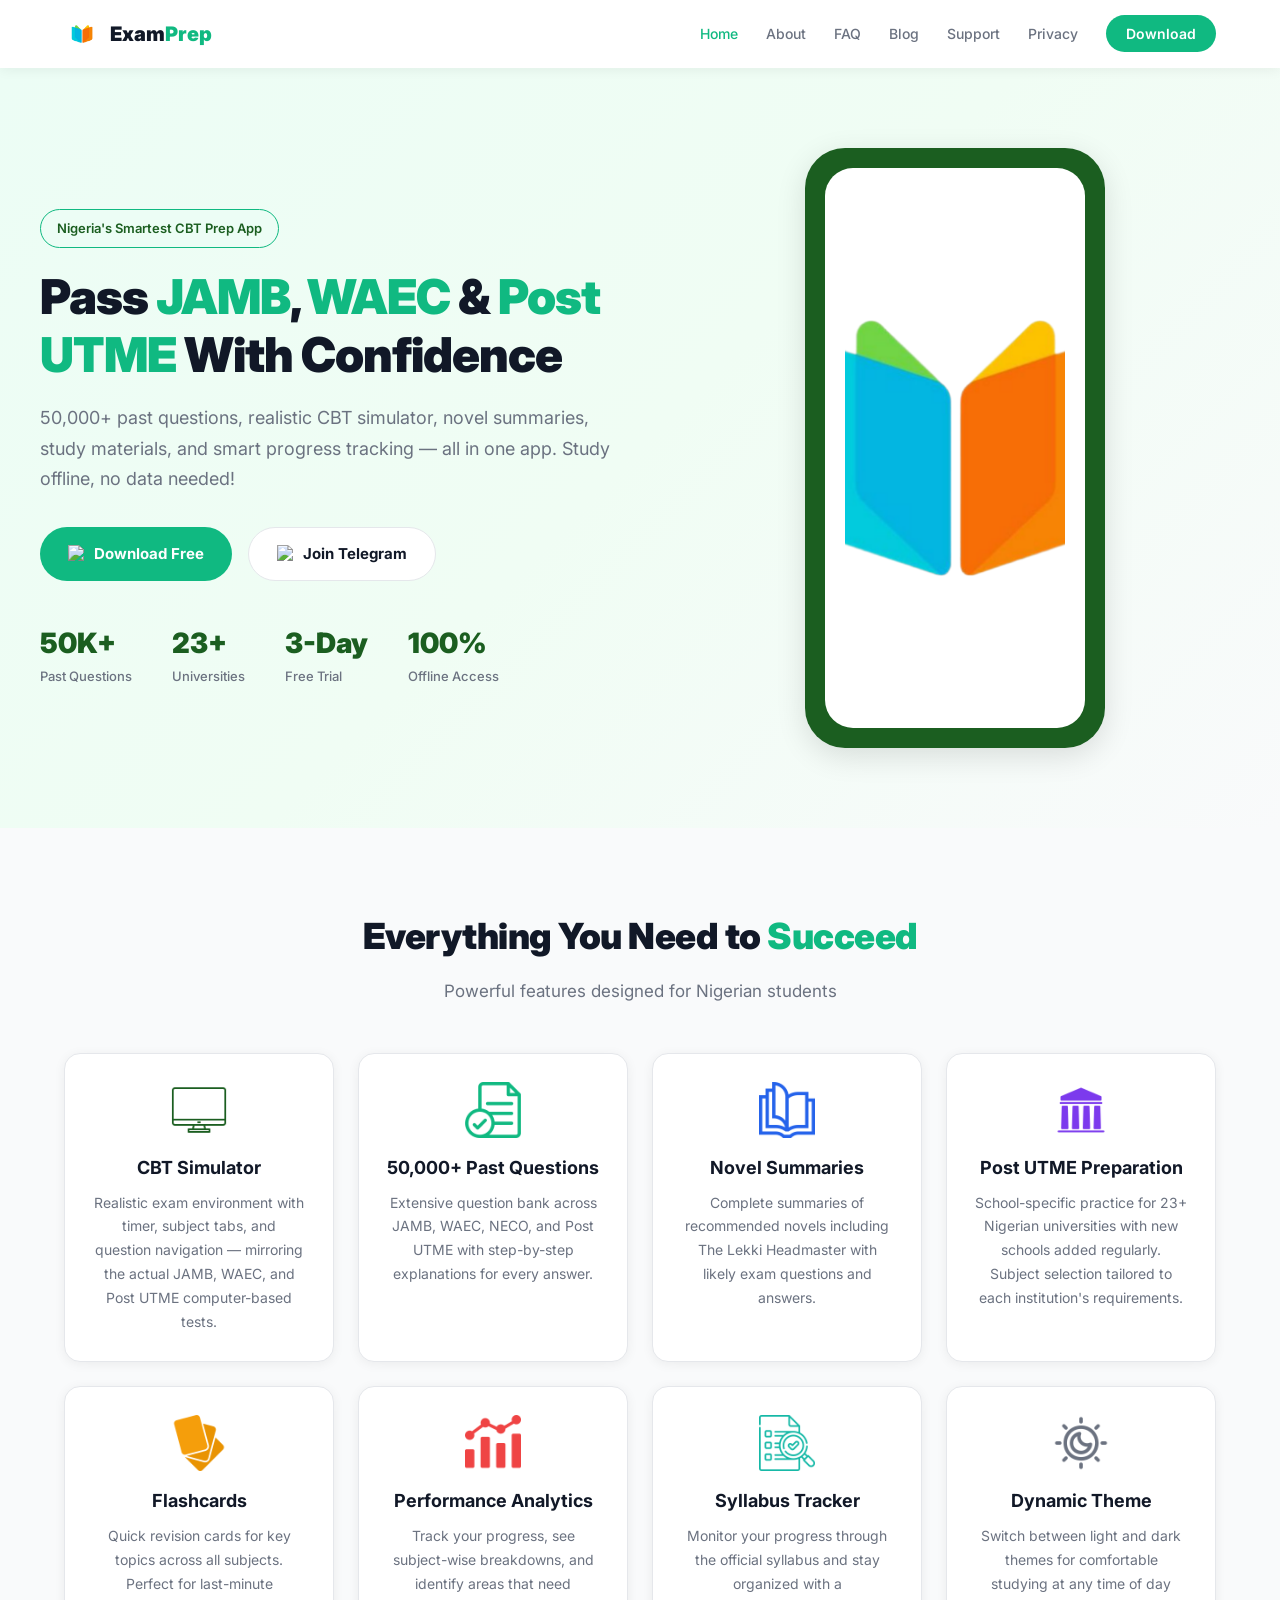
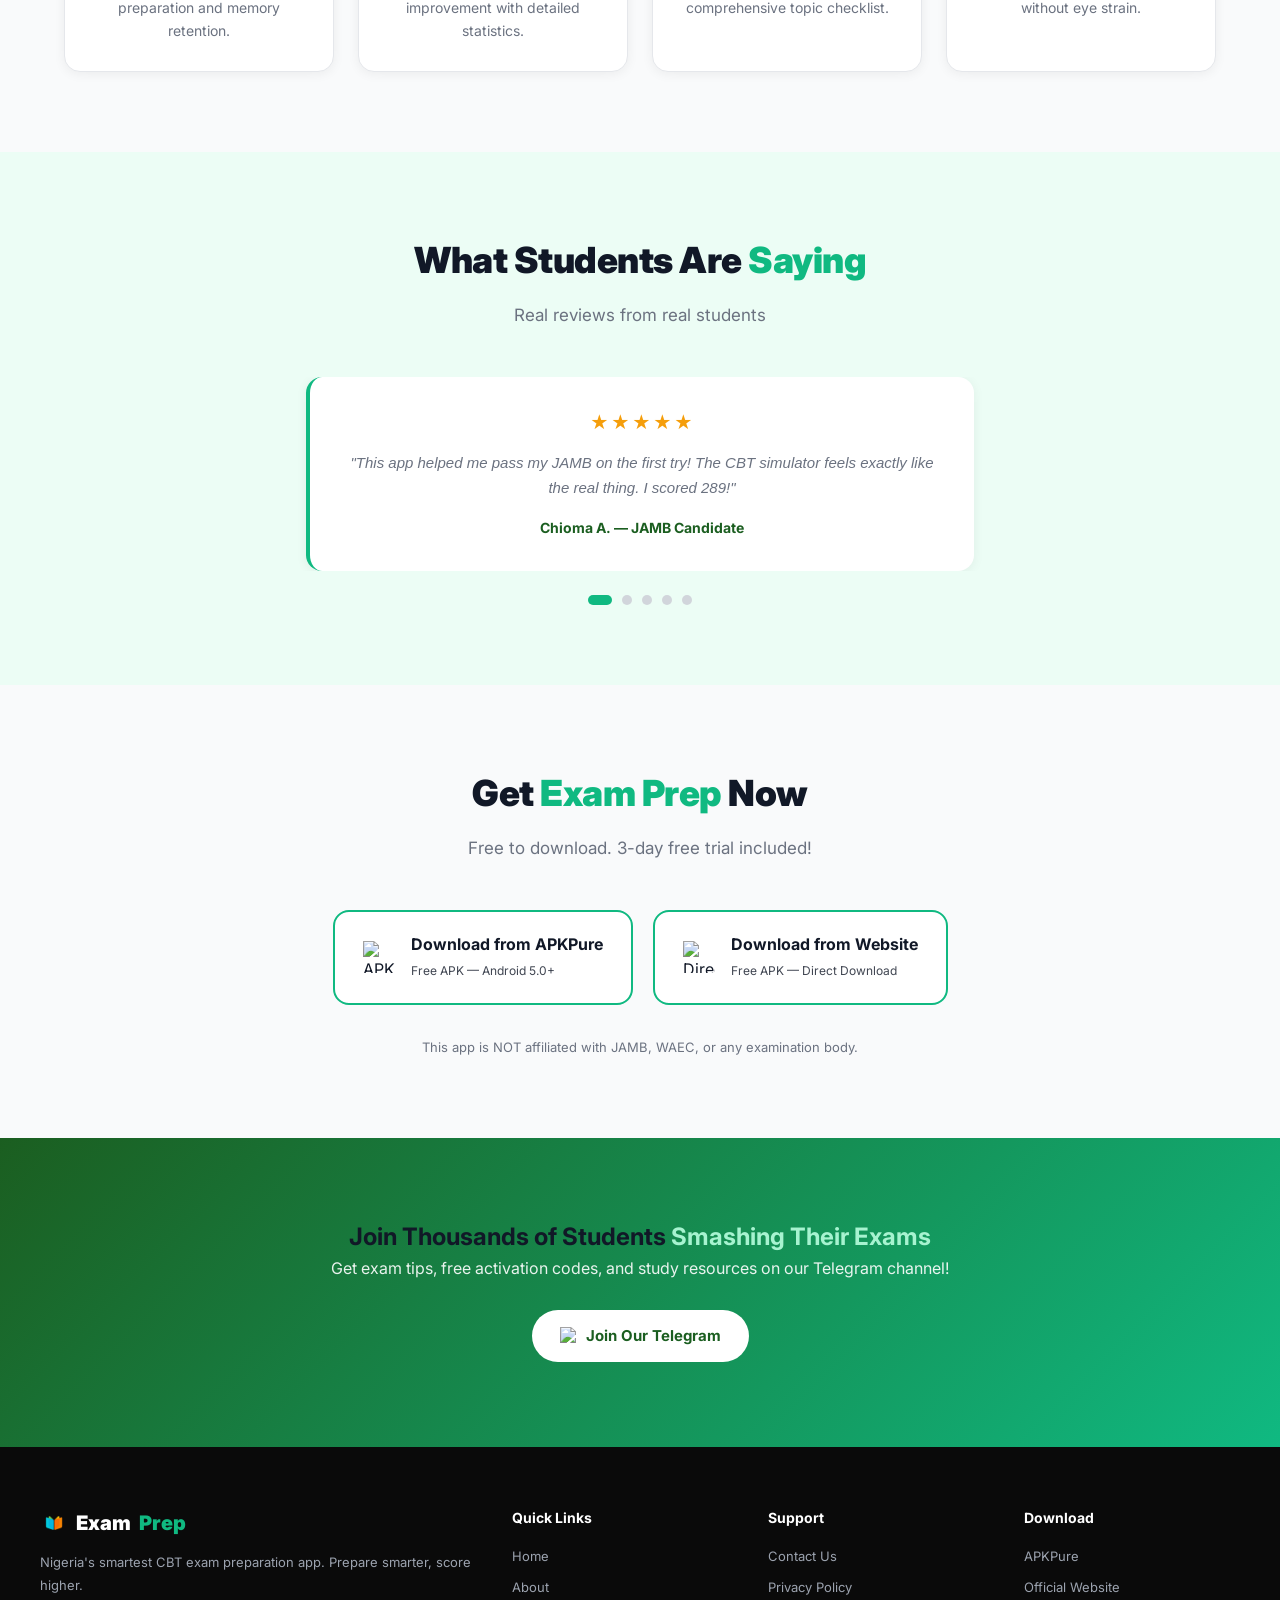
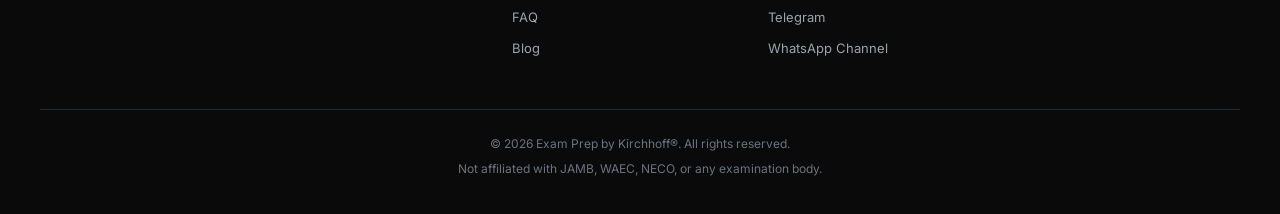
==== commit 2fae9d9f: "Update index.html" ====
--- a/index.html
+++ b/index.html
@@ -59,7 +59,7 @@
                         <span class="stat-label">Past Questions</span>
                     </div>
                     <div class="stat">
-                        <span class="stat-number">23</span>
+                        <span class="stat-number">23+</span>
                         <span class="stat-label">Universities</span>
                     </div>
                     <div class="stat">
@@ -107,7 +107,7 @@
                 <div class="feature-card">
                     <img src="icon-postutme.png" alt="Post UTME Prep" class="feature-icon">
                     <h3>Post UTME Preparation</h3>
-                    <p>School-specific practice for 23+ Nigerian universities with subject selection tailored to each institution's requirements.</p>
+                    <p>School-specific practice for 23+ Nigerian universities with new schools added regularly. Subject selection tailored to each institution's requirements.</p>
                 </div>
                 <div class="feature-card">
                     <img src="icon-flashcards.png" alt="Flashcards" class="feature-icon">
@@ -268,4 +268,4 @@
 
     <script src="script.js"></script>
 </body>
-    </html>
+                        </html>
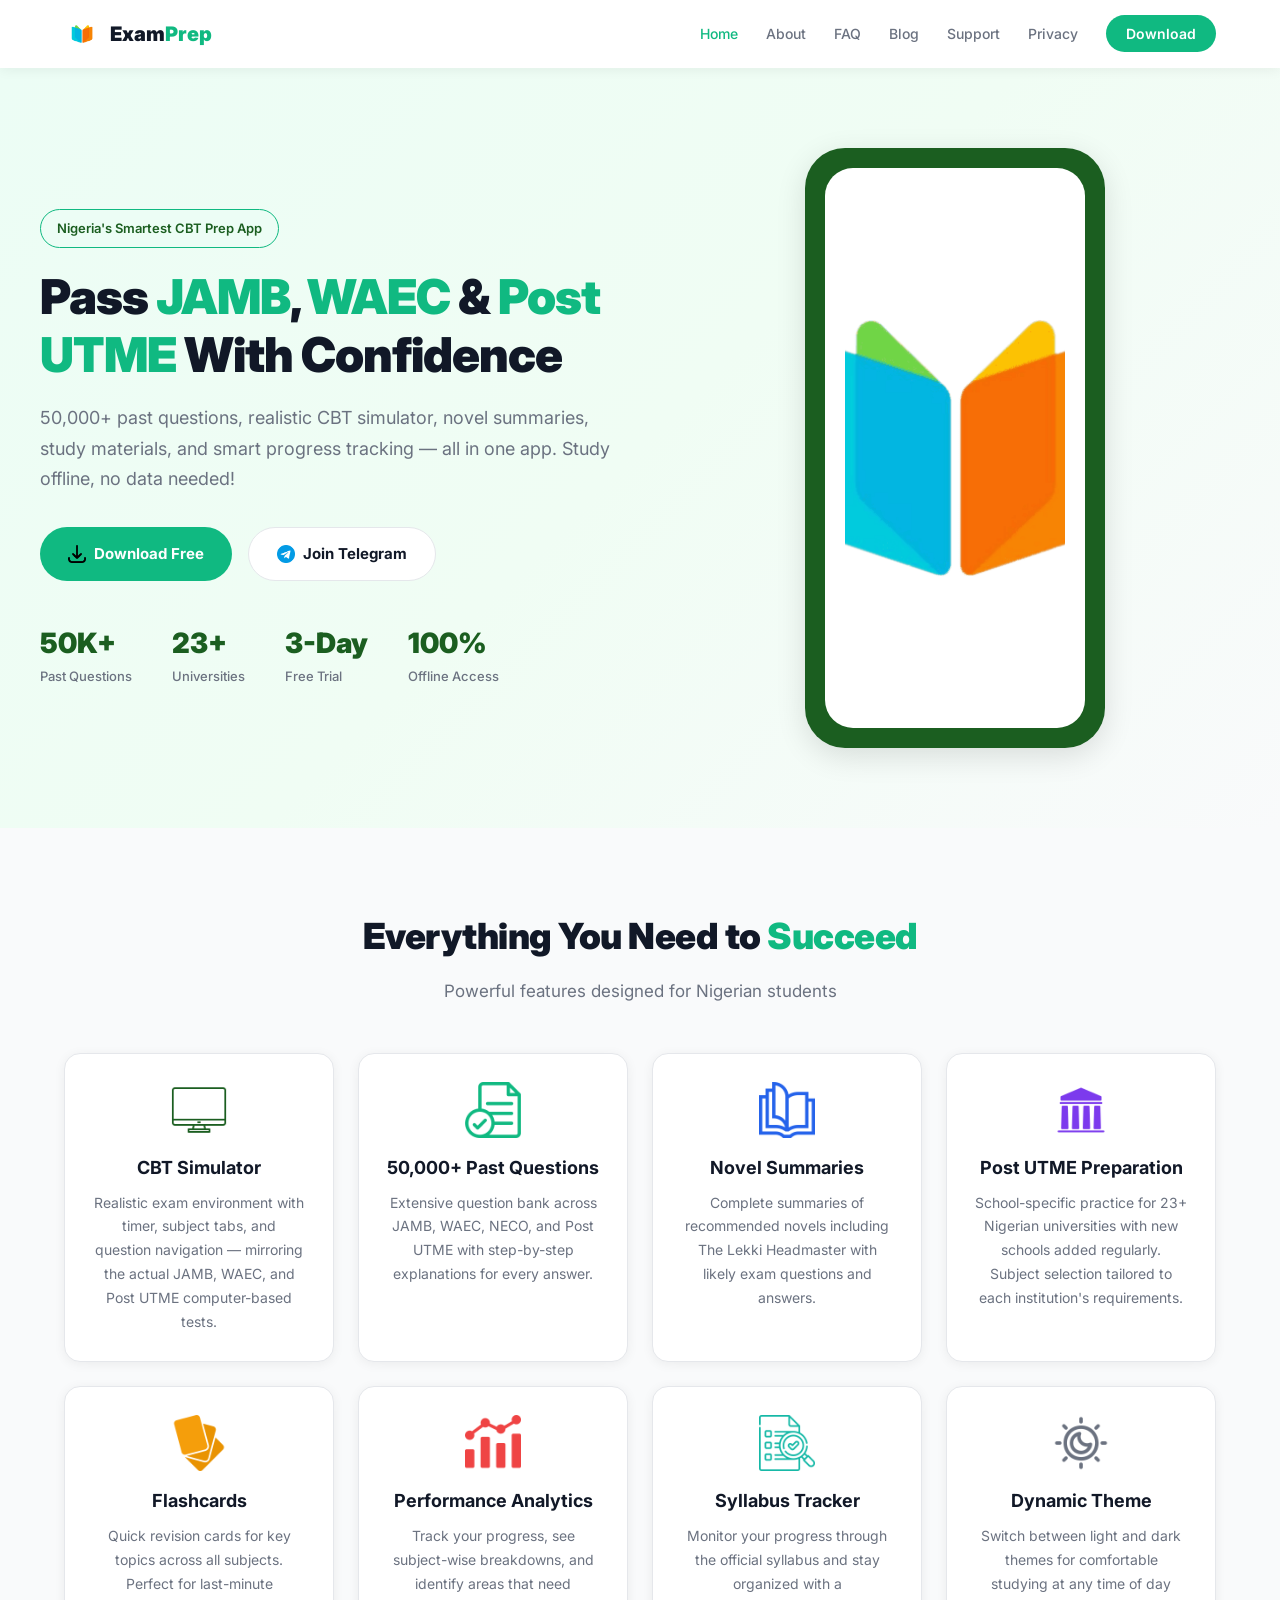
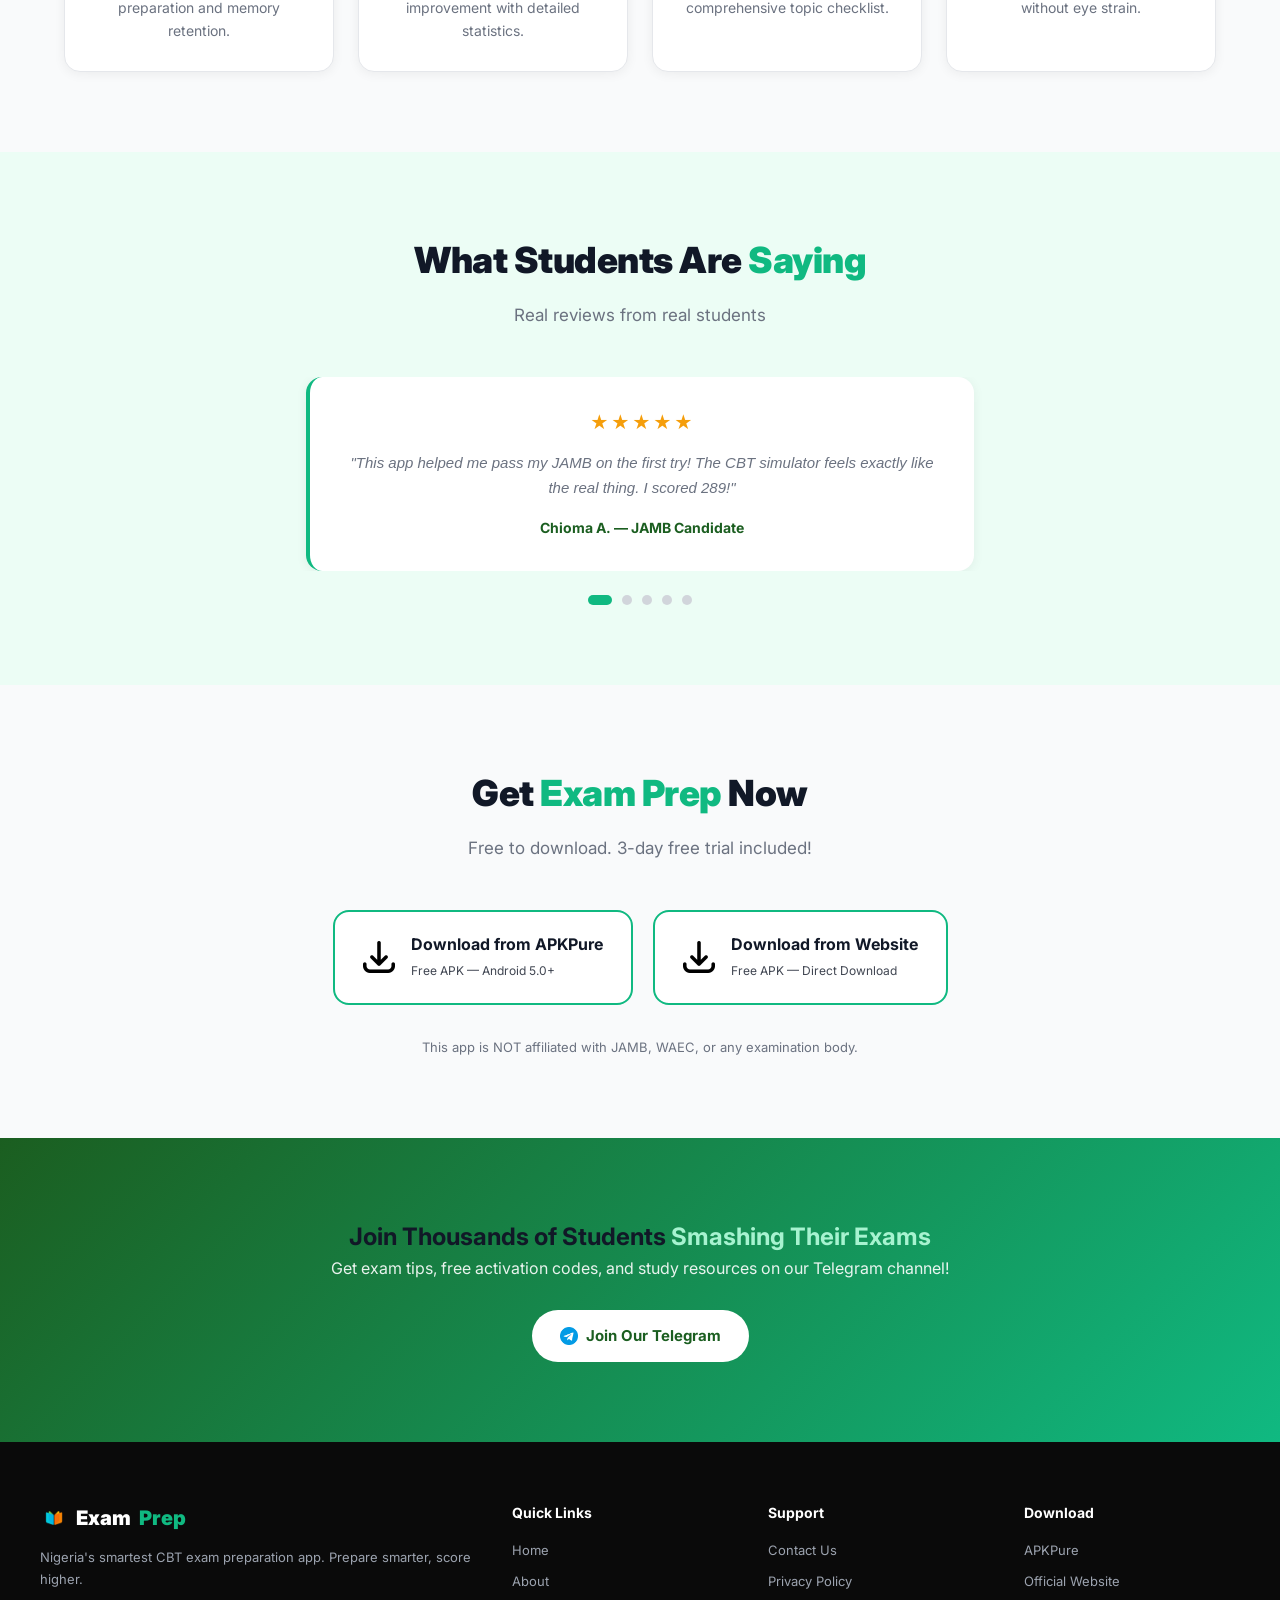
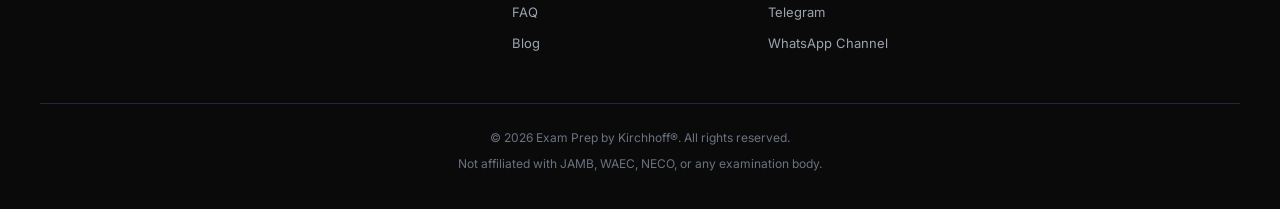
==== commit 49ecc84b: "Update links to use HTTPS for security" ====
--- a/index.html
+++ b/index.html
@@ -203,7 +203,7 @@
                         <small>Free APK — Android 5.0+</small>
                     </span>
                 </a>
-                <a href="examprep.apk.com" class="btn-download" target="_blank">
+                <a href="https://examprep.apk.com" class="btn-download" target="_blank">
                     <img src="icon-download.png" alt="Direct Download">
                     <span>
                         <strong>Download from Website</strong>
@@ -256,7 +256,7 @@
                 <div class="footer-links">
                     <h4>Download</h4>
                     <a href="https://apkpure.com/p/com.kirchhoff.examprep" target="_blank">APKPure</a>
-                    <a href="examprep.apk.com" target="_blank">Official Website</a>
+                    <a href="https://examprep.apk.com" target="_blank">Official Website</a>
                 </div>
             </div>
             <div class="footer-bottom">
@@ -268,4 +268,4 @@
 
     <script src="script.js"></script>
 </body>
-                        </html>
+    </html>
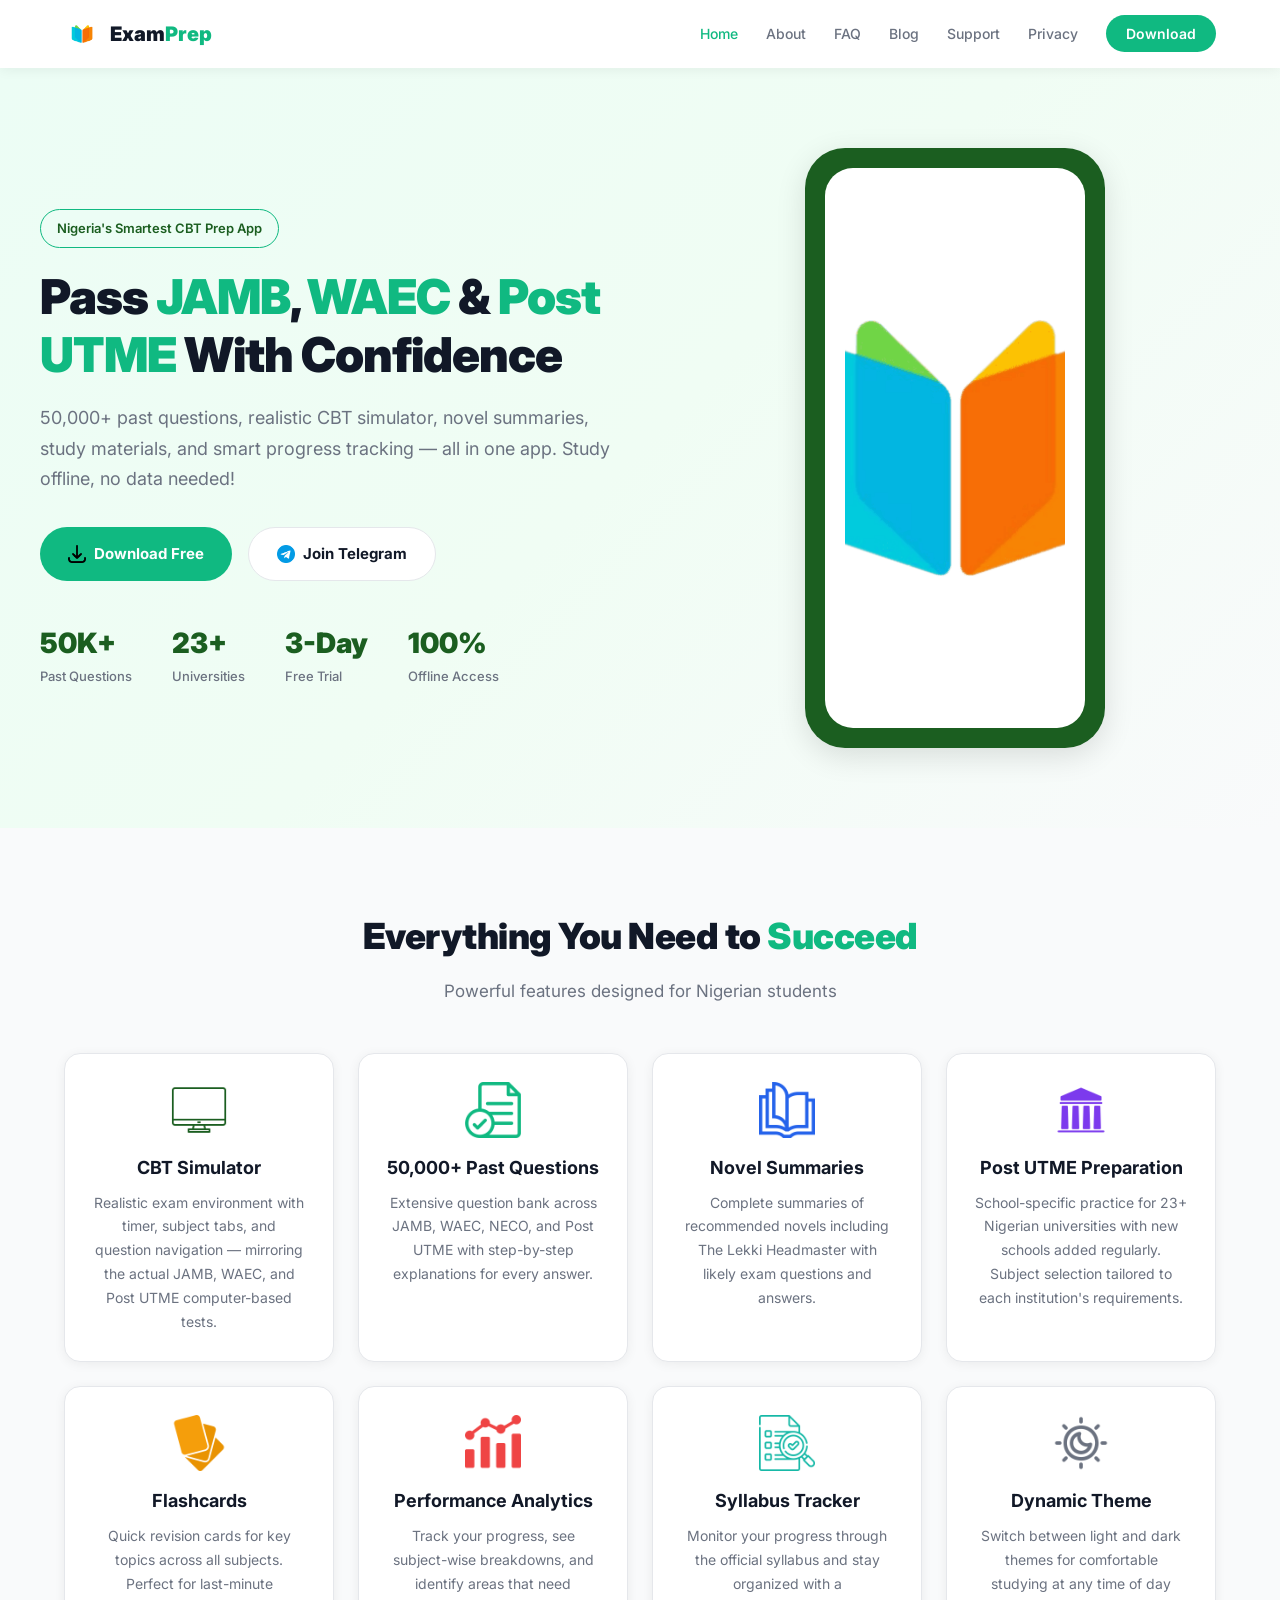
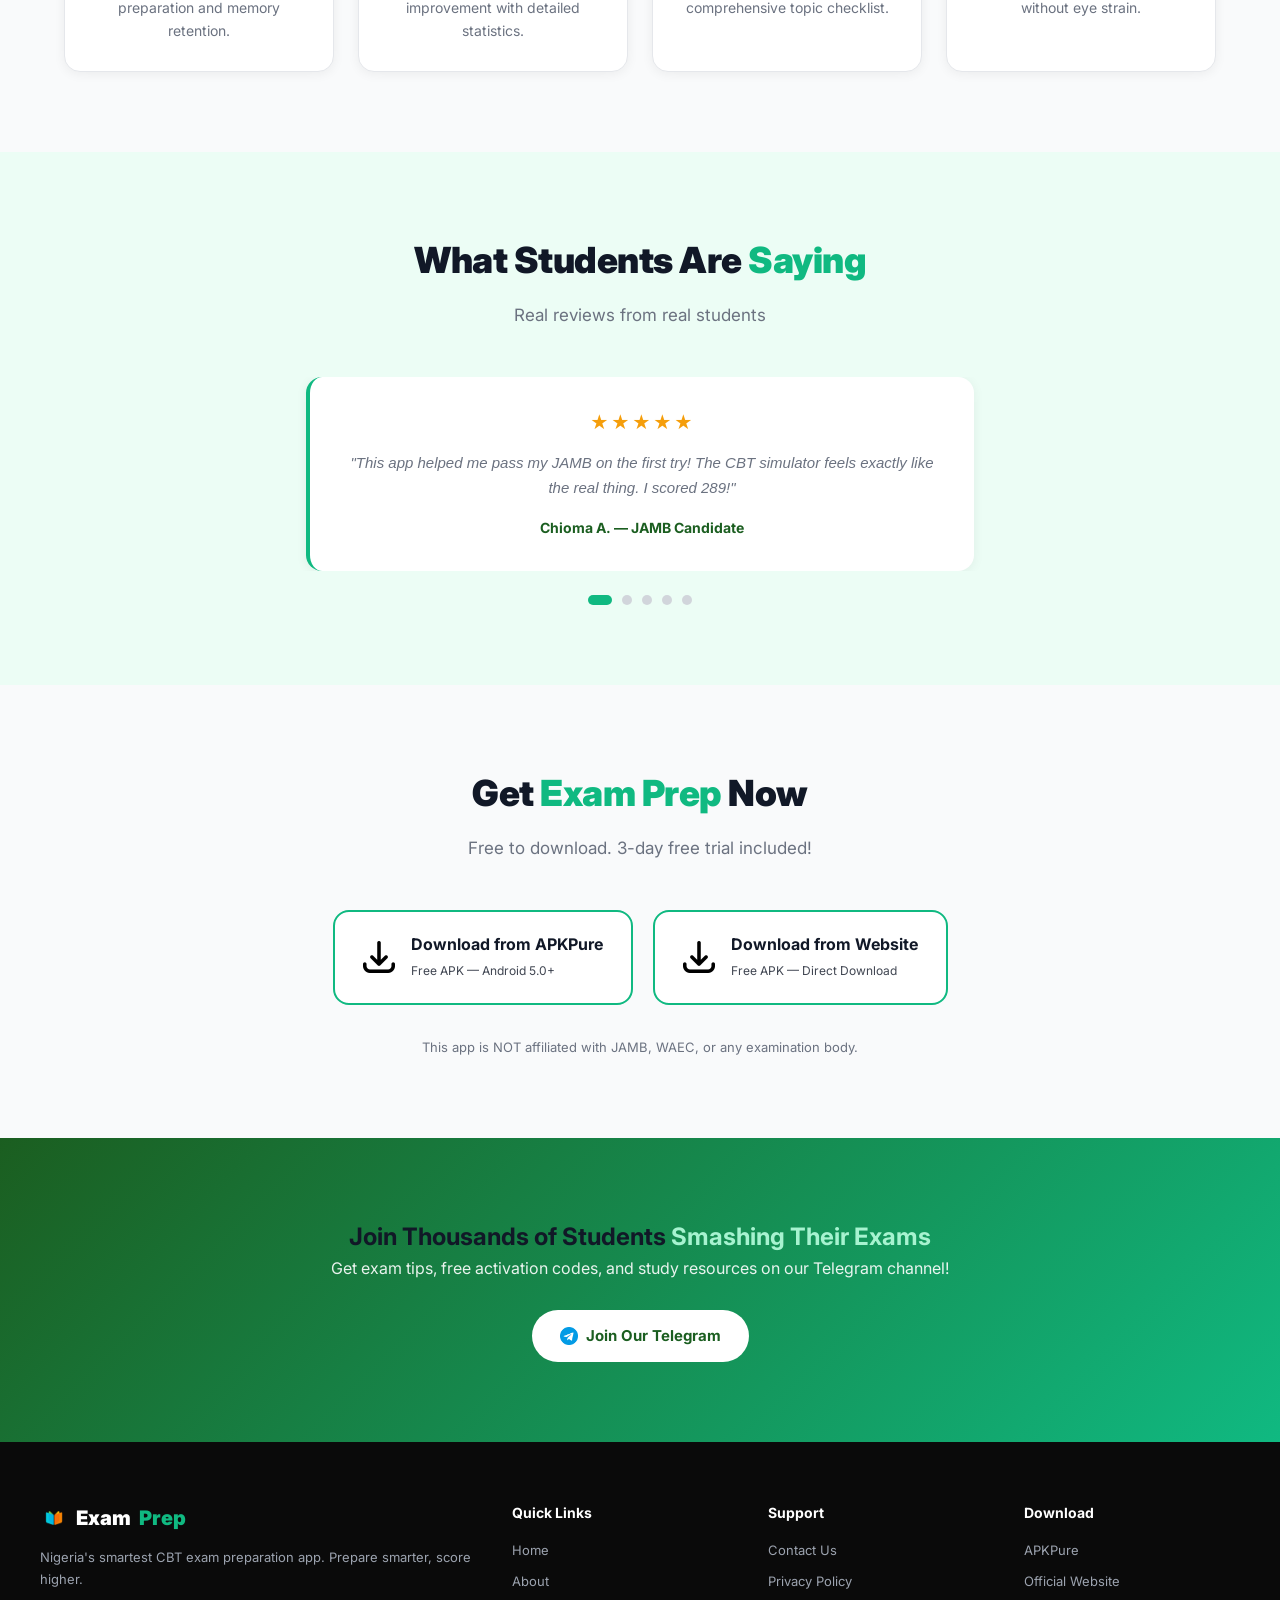
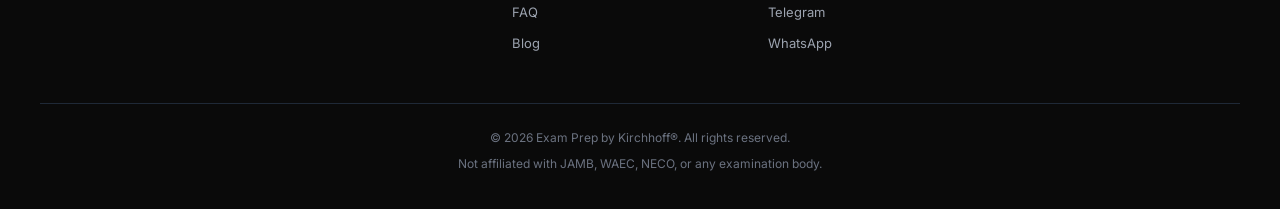
==== commit e9d51d34: "Update WhatsApp link and fix HTML structure" ====
--- a/index.html
+++ b/index.html
@@ -251,7 +251,7 @@
                     <a href="support.html">Contact Us</a>
                     <a href="privacy.html">Privacy Policy</a>
                     <a href="https://t.me/KirchhoffExamPrep" target="_blank">Telegram</a>
-                    <a href="https://whatsapp.com/channel/0029Vb7NGXBCMY0DDEUXz546" target="_blank">WhatsApp Channel</a>
+                    <a href="https://wa.me/2349031144480" target="_blank">WhatsApp</a>
                 </div>
                 <div class="footer-links">
                     <h4>Download</h4>
@@ -268,4 +268,4 @@
 
     <script src="script.js"></script>
 </body>
-    </html>
+        </html>
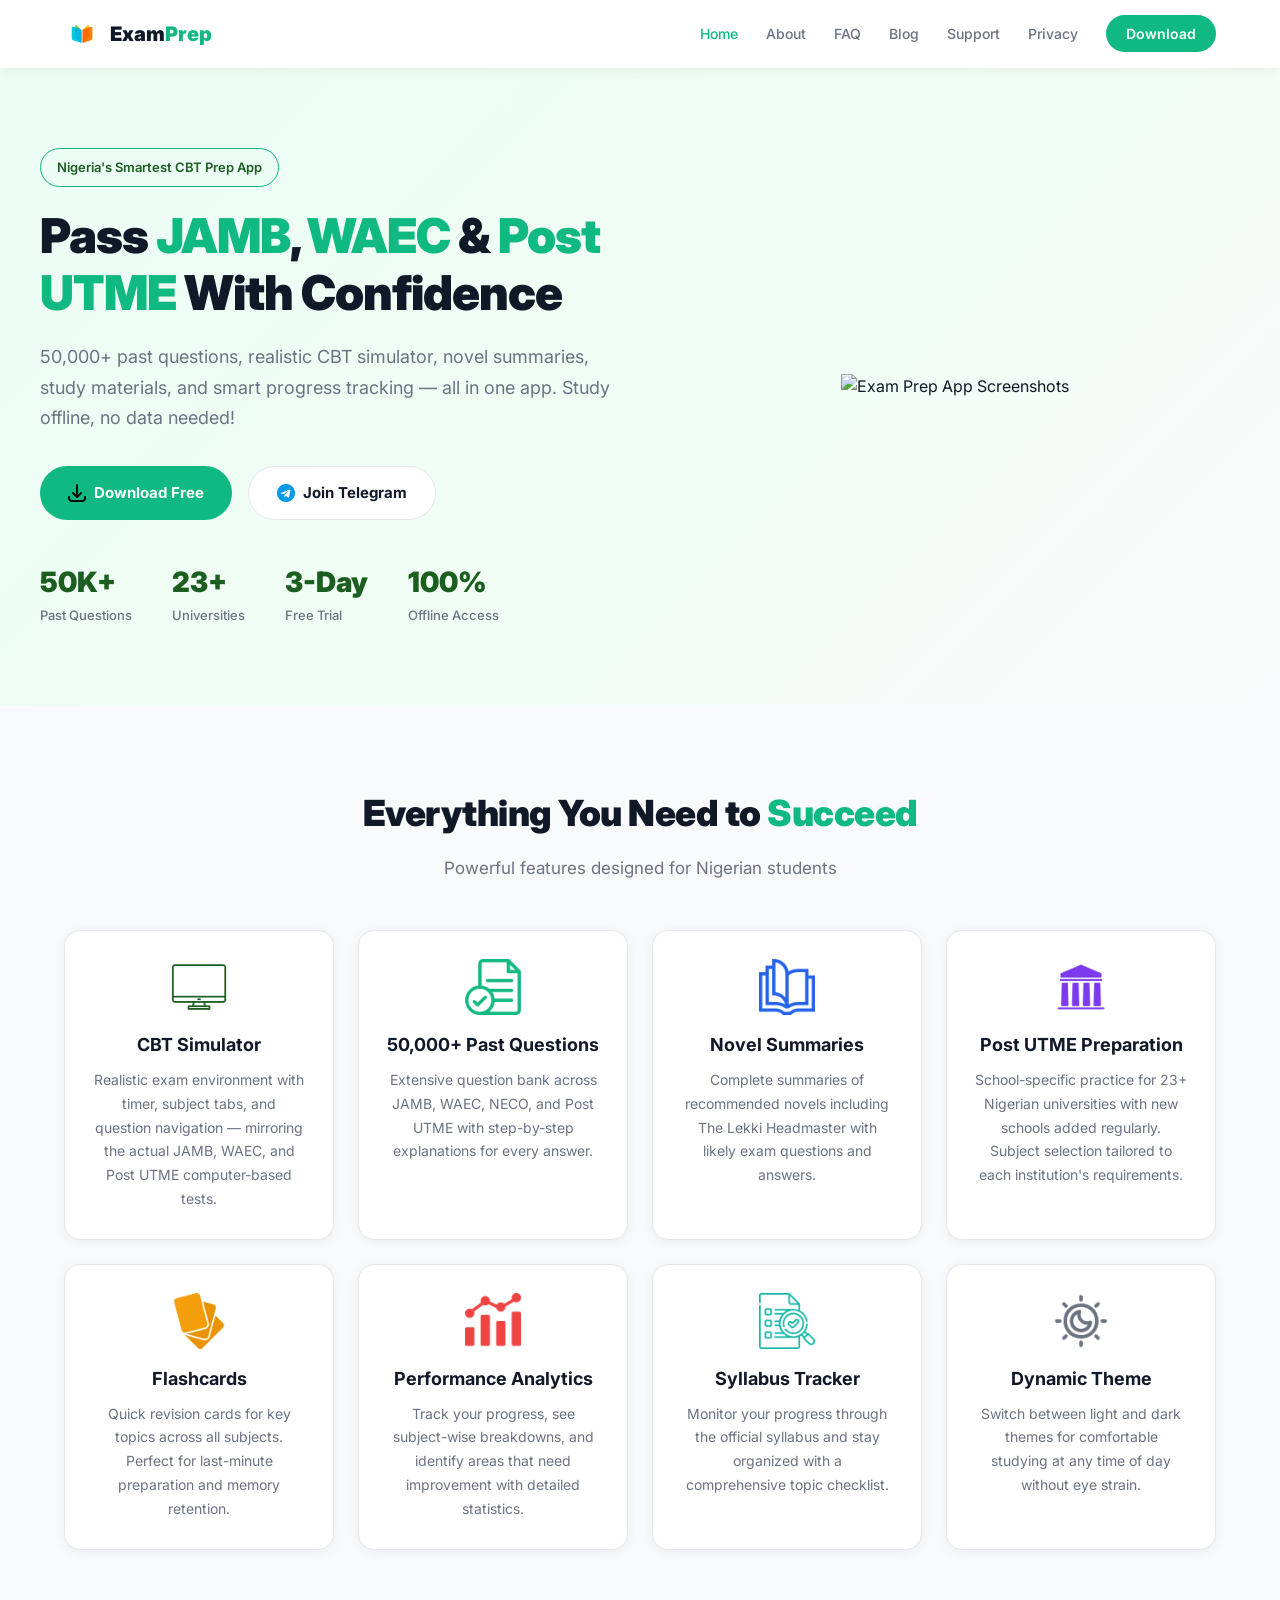
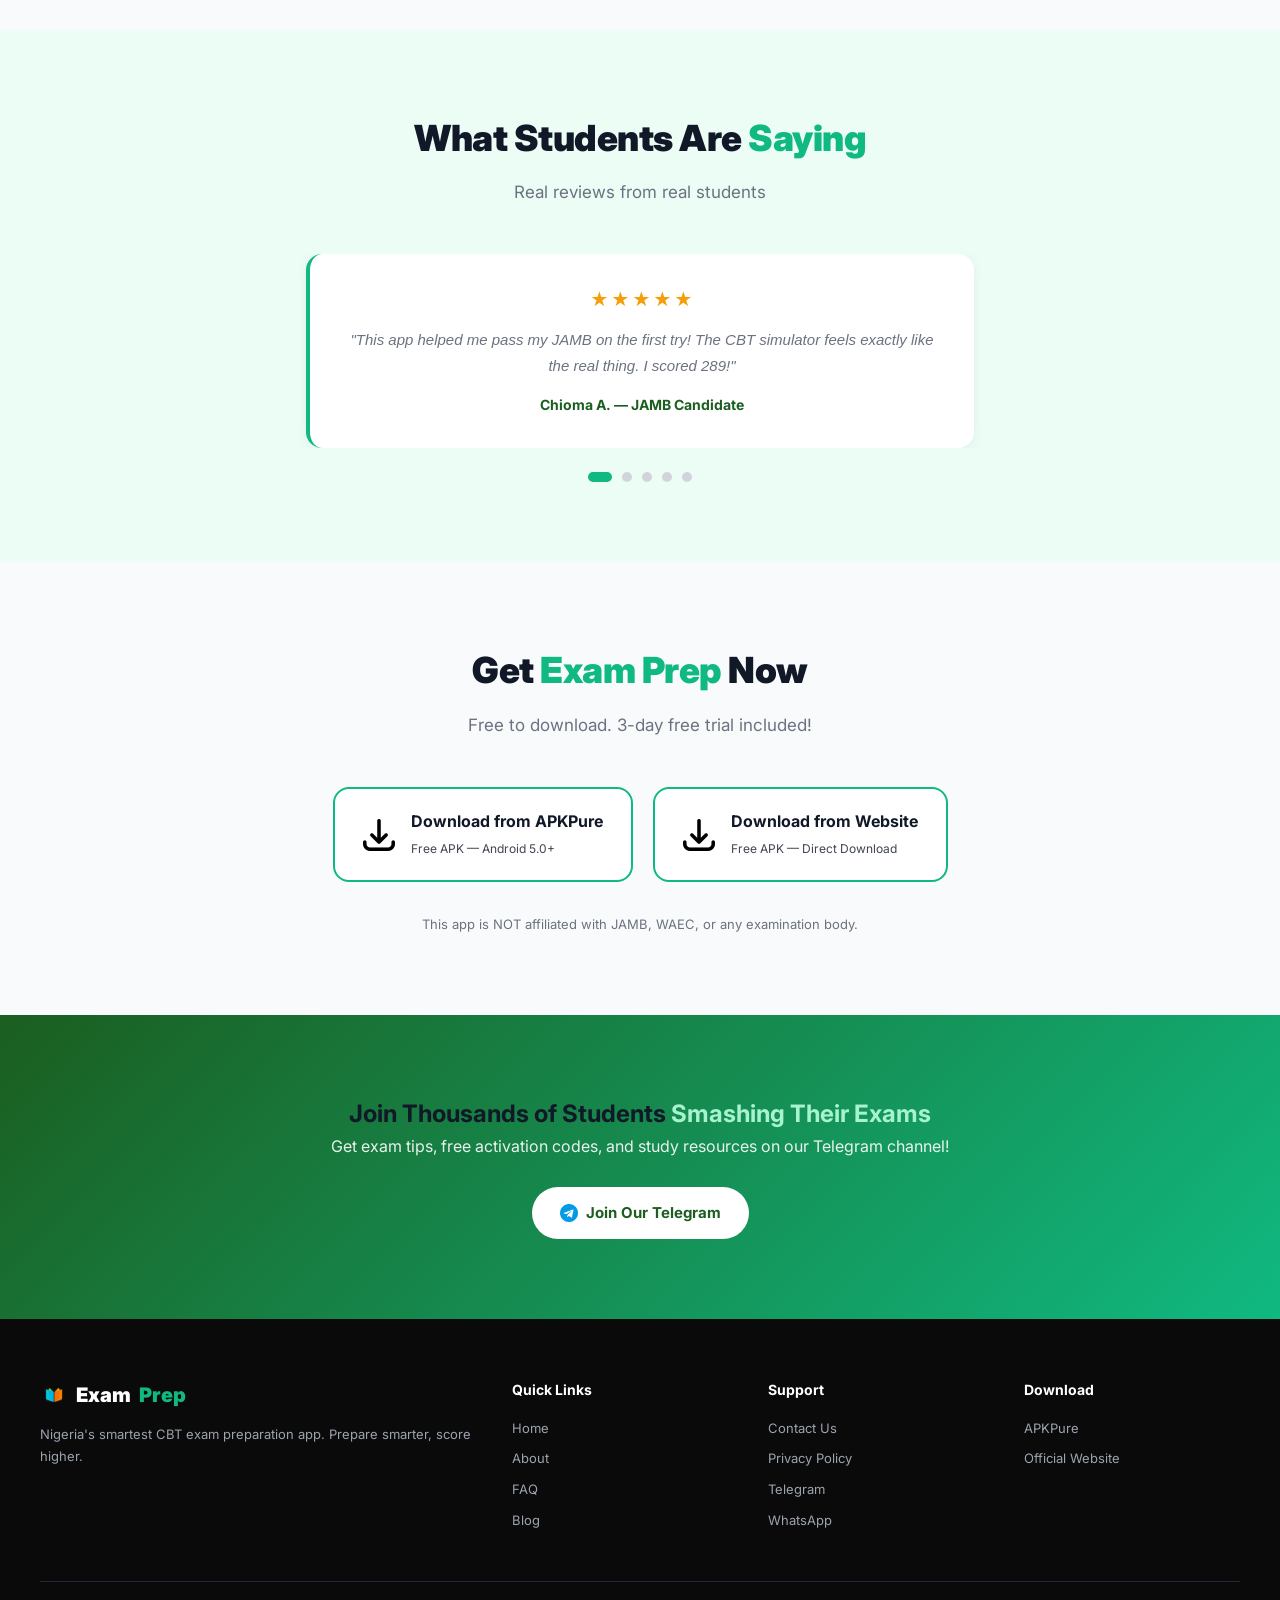
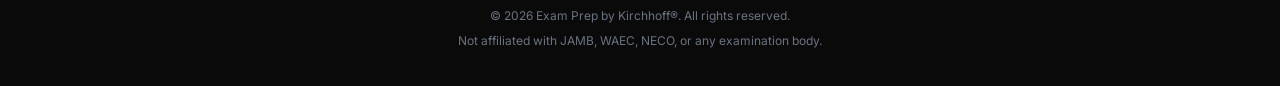
==== commit 2b7f6451: "Update hero section image in index.html Replaced phone mockup with app showcase image in hero sectio" ====
--- a/index.html
+++ b/index.html
@@ -73,11 +73,7 @@
                 </div>
             </div>
             <div class="hero-phone">
-                <div class="phone-mockup">
-                    <div class="phone-screen">
-                        <img src="logo.png" alt="Exam Prep App">
-                    </div>
-                </div>
+                <img src="app-showcase.png" alt="Exam Prep App Screenshots" class="hero-showcase">
             </div>
         </div>
     </section>
@@ -268,4 +264,4 @@
 
     <script src="script.js"></script>
 </body>
-        </html>
+    </html>
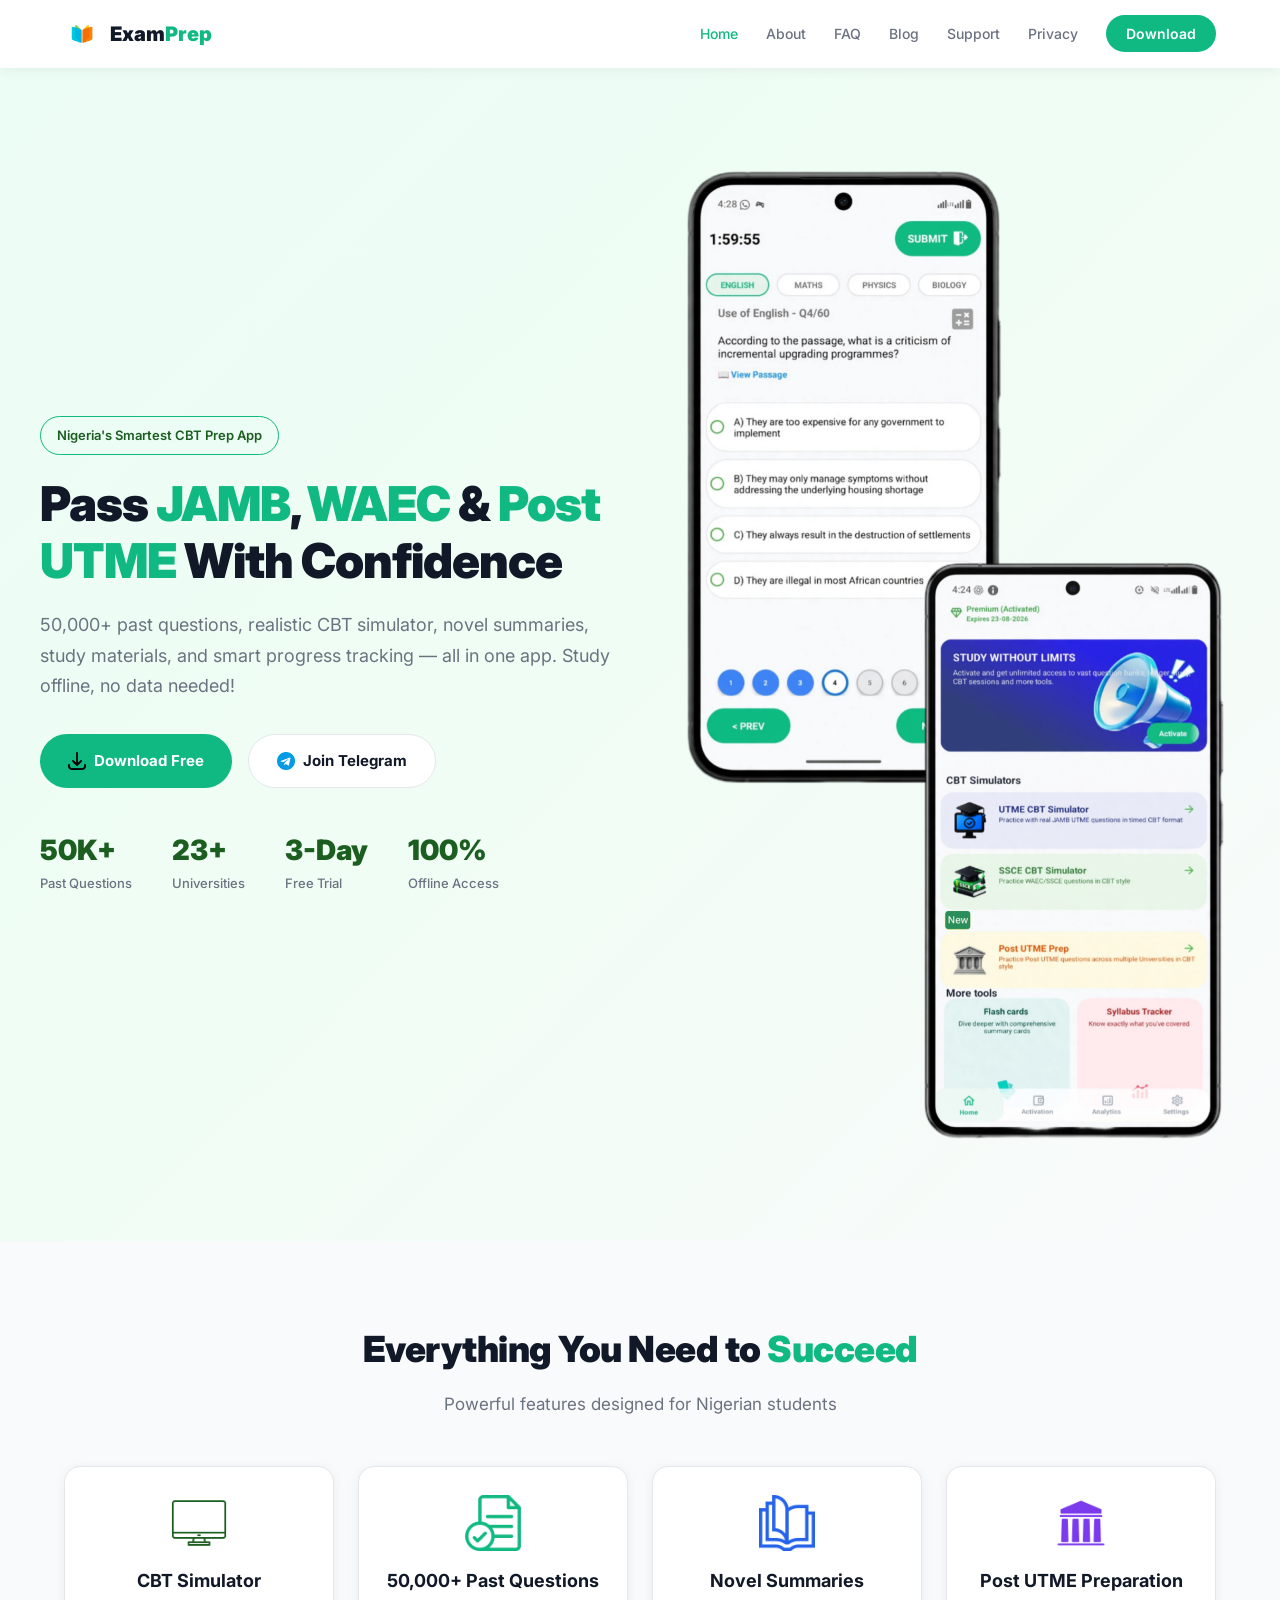
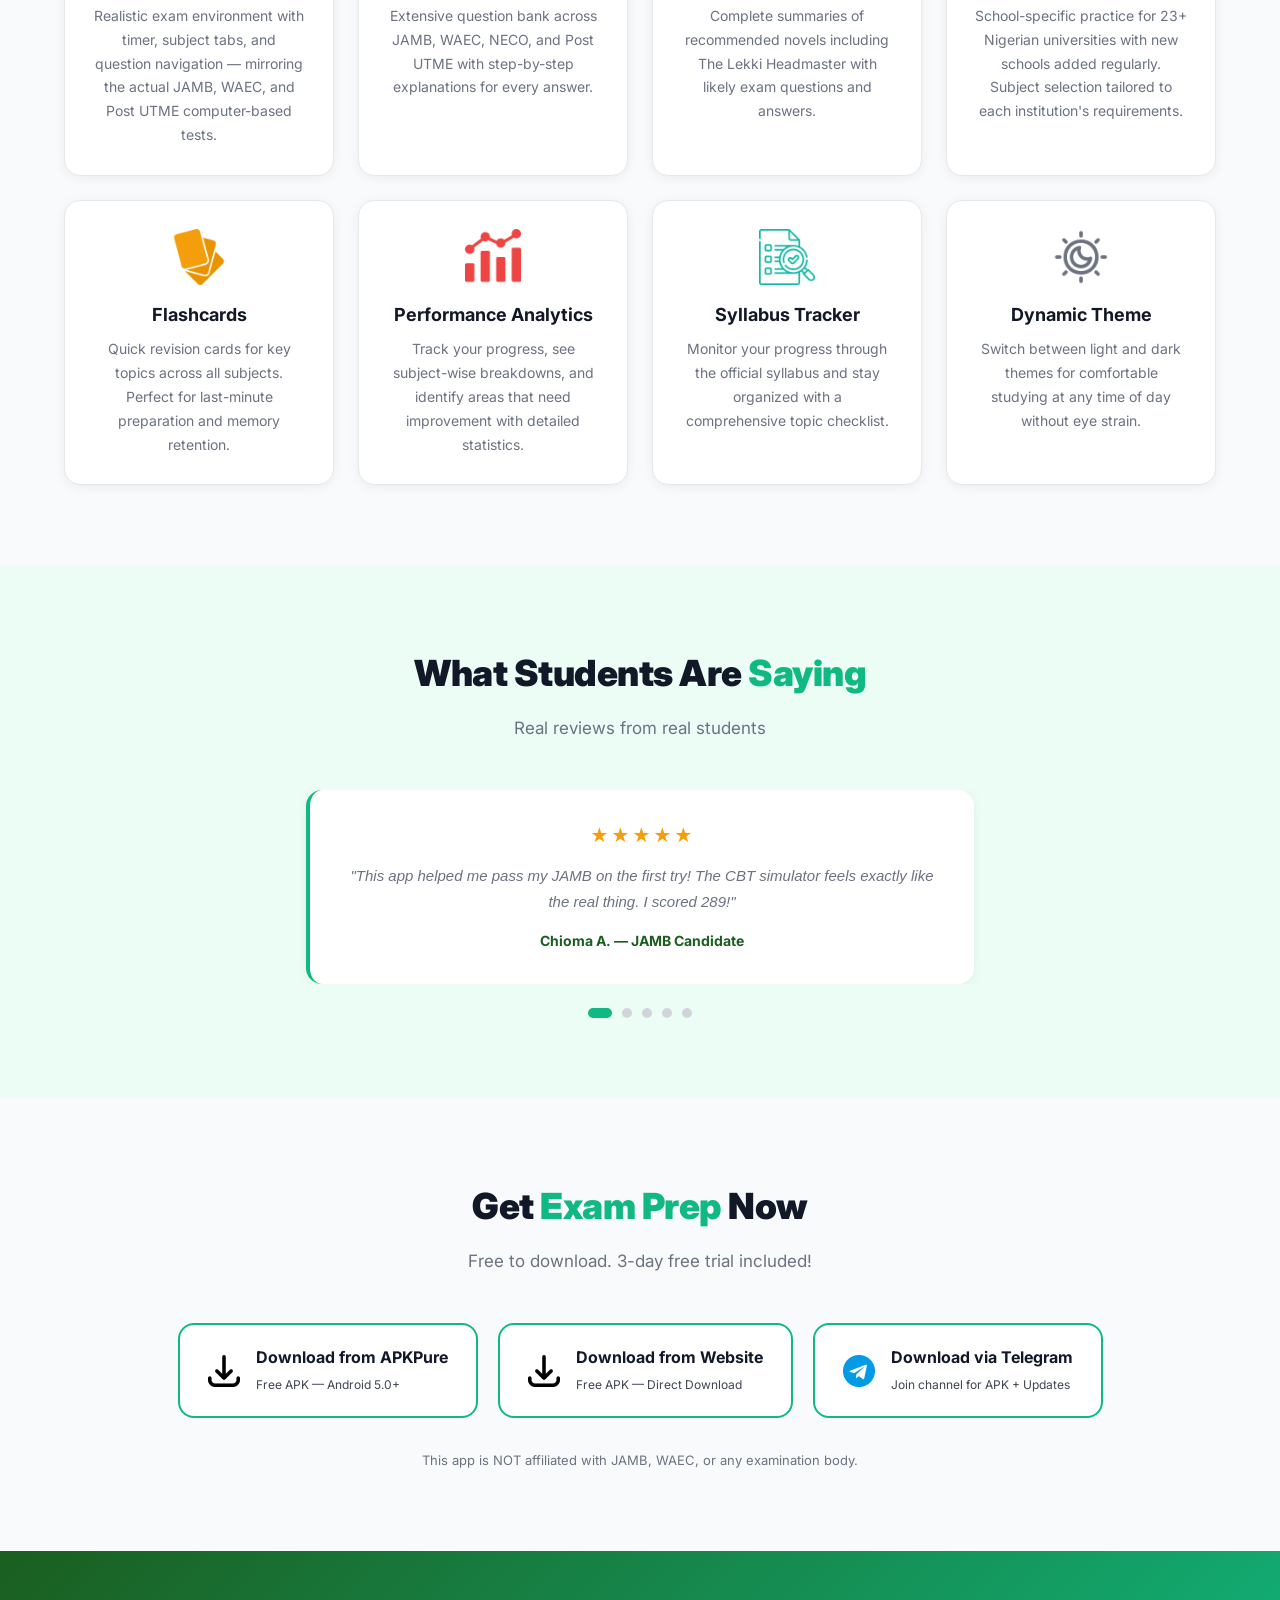
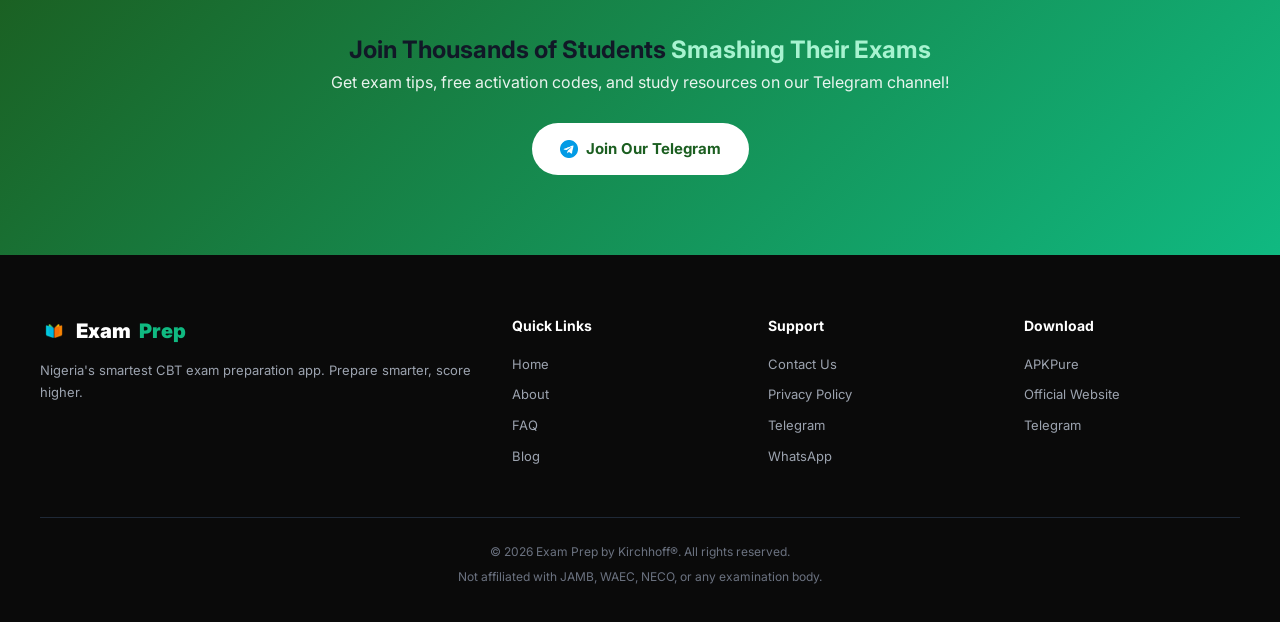
==== commit 91029c56: "Add Telegram download link and footer update" ====
--- a/index.html
+++ b/index.html
@@ -206,6 +206,13 @@
                         <small>Free APK — Direct Download</small>
                     </span>
                 </a>
+                <a href="https://t.me/KirchhoffExamPrep/63" class="btn-download" target="_blank">
+                    <img src="icon-telegram.png" alt="Telegram Download">
+                    <span>
+                        <strong>Download via Telegram</strong>
+                        <small>Join channel for APK + Updates</small>
+                    </span>
+                </a>
             </div>
             
             <p class="download-note">This app is NOT affiliated with JAMB, WAEC, or any examination body.</p>
@@ -253,6 +260,7 @@
                     <h4>Download</h4>
                     <a href="https://apkpure.com/p/com.kirchhoff.examprep" target="_blank">APKPure</a>
                     <a href="https://examprep.apk.com" target="_blank">Official Website</a>
+                    <a href="https://t.me/KirchhoffExamPrep/63" target="_blank">Telegram</a>
                 </div>
             </div>
             <div class="footer-bottom">
@@ -264,4 +272,4 @@
 
     <script src="script.js"></script>
 </body>
-    </html>
+</html>
